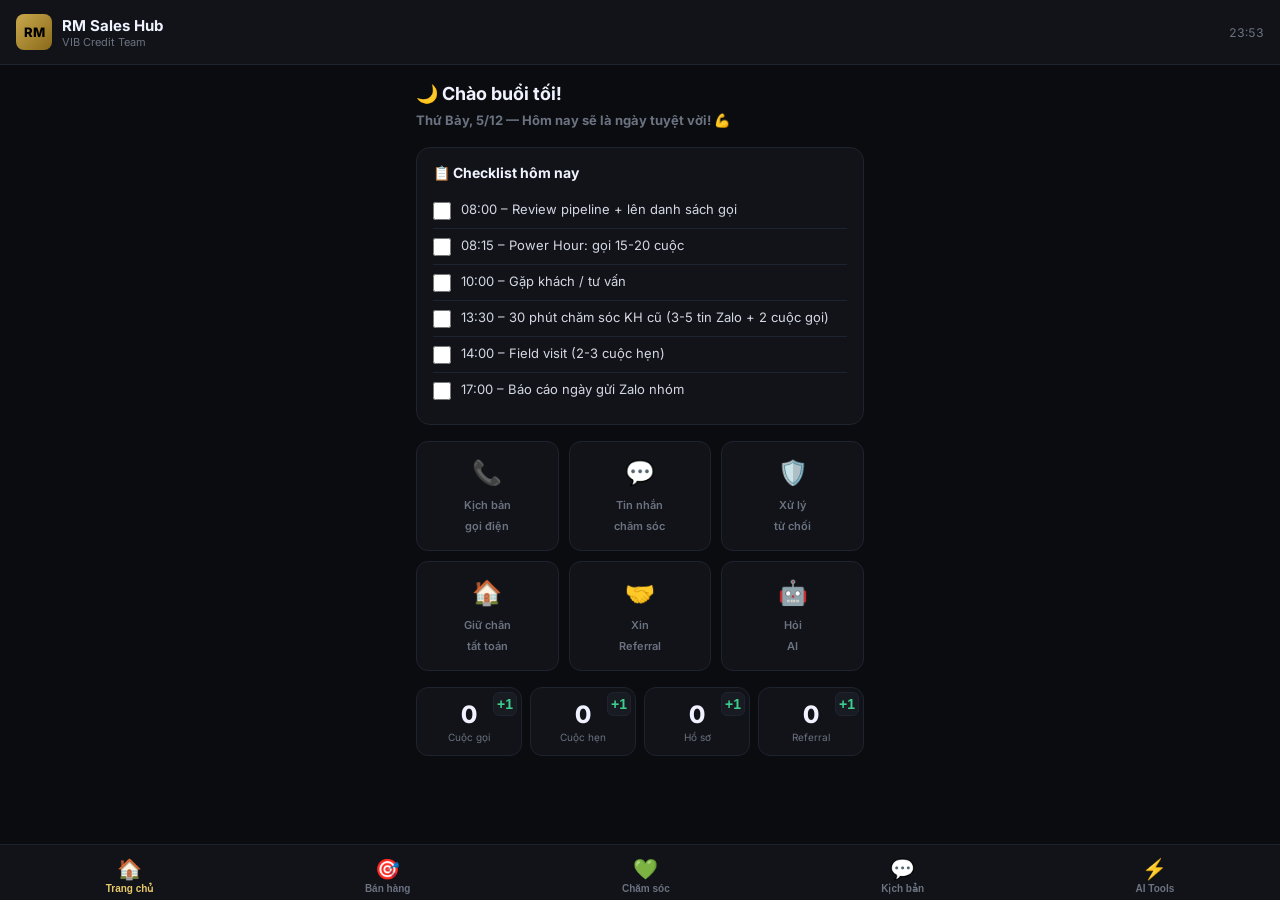
==== index.html @ a821506a "Add files via upload" ====
<!DOCTYPE html>
<html lang="vi">
<head>
<meta charset="UTF-8">
<meta name="viewport" content="width=device-width, initial-scale=1.0, user-scalable=no">
<meta name="apple-mobile-web-app-capable" content="yes">
<meta name="apple-mobile-web-app-status-bar-style" content="black-translucent">
<meta name="theme-color" content="#0a0c10">
<title>RM Sales Hub – VIB</title>
<link rel="manifest" href="manifest.json">
<link href="https://fonts.googleapis.com/css2?family=Inter:wght@400;500;600;700;800&display=swap" rel="stylesheet">
<link rel="stylesheet" href="style.css">
</head>
<body>
<div id="app">
  <!-- HEADER -->
  <header class="header">
    <div class="header-left">
      <div class="logo">RM</div>
      <div><div class="header-title">RM Sales Hub</div><div class="header-sub">VIB Credit Team</div></div>
    </div>
    <div class="header-time" id="clock"></div>
  </header>

  <!-- BOTTOM NAV -->
  <nav class="bottom-nav">
    <button class="nav-btn active" data-page="home" onclick="showPage('home')">
      <span class="nav-icon">🏠</span><span class="nav-label">Trang chủ</span>
    </button>
    <button class="nav-btn" data-page="sales" onclick="showPage('sales')">
      <span class="nav-icon">🎯</span><span class="nav-label">Bán hàng</span>
    </button>
    <button class="nav-btn" data-page="care" onclick="showPage('care')">
      <span class="nav-icon">💚</span><span class="nav-label">Chăm sóc</span>
    </button>
    <button class="nav-btn" data-page="scripts" onclick="showPage('scripts')">
      <span class="nav-icon">💬</span><span class="nav-label">Kịch bản</span>
    </button>
    <button class="nav-btn" data-page="tools" onclick="showPage('tools')">
      <span class="nav-icon">⚡</span><span class="nav-label">AI Tools</span>
    </button>
  </nav>

  <!-- PAGES -->
  <main class="content">

    <!-- HOME -->
    <div class="page active" id="page-home">
      <div class="greeting" id="greeting"></div>
      
      <div class="daily-card">
        <div class="daily-title">📋 Checklist hôm nay</div>
        <div class="checklist" id="checklist"></div>
      </div>

      <div class="quick-grid">
        <div class="quick-card" onclick="showPage('sales');openAccordion('cold-call')">
          <span class="quick-icon">📞</span>
          <span class="quick-text">Kịch bản<br>gọi điện</span>
        </div>
        <div class="quick-card" onclick="showPage('care');openAccordion('zalo-checkin')">
          <span class="quick-icon">💬</span>
          <span class="quick-text">Tin nhắn<br>chăm sóc</span>
        </div>
        <div class="quick-card" onclick="showPage('sales');openAccordion('objection')">
          <span class="quick-icon">🛡️</span>
          <span class="quick-text">Xử lý<br>từ chối</span>
        </div>
        <div class="quick-card" onclick="showPage('care');openAccordion('retention')">
          <span class="quick-icon">🏠</span>
          <span class="quick-text">Giữ chân<br>tất toán</span>
        </div>
        <div class="quick-card" onclick="showPage('care');openAccordion('referral')">
          <span class="quick-icon">🤝</span>
          <span class="quick-text">Xin<br>Referral</span>
        </div>
        <div class="quick-card" onclick="showPage('tools')">
          <span class="quick-icon">🤖</span>
          <span class="quick-text">Hỏi<br>AI</span>
        </div>
      </div>

      <div class="stats-row">
        <div class="stat-card">
          <div class="stat-num" id="stat-calls">0</div>
          <div class="stat-label">Cuộc gọi</div>
          <button class="stat-btn" onclick="incrementStat('calls')">+1</button>
        </div>
        <div class="stat-card">
          <div class="stat-num" id="stat-meets">0</div>
          <div class="stat-label">Cuộc hẹn</div>
          <button class="stat-btn" onclick="incrementStat('meets')">+1</button>
        </div>
        <div class="stat-card">
          <div class="stat-num" id="stat-files">0</div>
          <div class="stat-label">Hồ sơ</div>
          <button class="stat-btn" onclick="incrementStat('files')">+1</button>
        </div>
        <div class="stat-card">
          <div class="stat-num" id="stat-refs">0</div>
          <div class="stat-label">Referral</div>
          <button class="stat-btn" onclick="incrementStat('refs')">+1</button>
        </div>
      </div>
    </div>

    <!-- SALES PAGE -->
    <div class="page" id="page-sales">
      <h2 class="page-title">🎯 Bán Hàng</h2>

      <div class="accordion" id="cold-call">
        <div class="acc-header" onclick="toggleAcc(this)">
          <div class="acc-left"><span class="acc-icon">📞</span><span>Kịch bản gọi điện (60s)</span></div>
          <span class="acc-arrow">›</span>
        </div>
        <div class="acc-body">
          <div class="script-box">
            <p><b>HOOK (5s):</b></p>
            <p>"Chào anh/chị <span class="var">[Tên]</span>, em <span class="var">[Tên RM]</span> từ VIB. <span class="var">[Lý do gọi]</span>"</p>
            <p><b>VALUE (15s):</b></p>
            <p>"VIB đang có chương trình <span class="var">[X]</span>, giải ngân trong 3 ngày, lãi suất từ <span class="var">[X%]</span>"</p>
            <p><b>QUALIFY (30s):</b></p>
            <p>"Anh/chị hiện có nhu cầu vốn cho <span class="var">[mục đích]</span> không ạ?"</p>
            <p><b>CLOSE (10s):</b></p>
            <p>"Em xin 20 phút gặp anh/chị. Thứ <span class="var">[X]</span> hay thứ <span class="var">[Y]</span> tiện hơn ạ?"</p>
          </div>
          <button class="copy-btn" onclick="copyText(this)">📋 Copy kịch bản</button>
        </div>
      </div>

      <div class="accordion" id="spin">
        <div class="acc-header" onclick="toggleAcc(this)">
          <div class="acc-left"><span class="acc-icon">🎯</span><span>Tư vấn SPIN (gặp mặt)</span></div>
          <span class="acc-arrow">›</span>
        </div>
        <div class="acc-body">
          <div class="script-box">
            <p><b>S – Situation:</b></p>
            <p>"Anh/chị cho em hỏi, nguồn vốn KD hiện tại từ đâu ạ?"</p>
            <p><b>P – Problem:</b></p>
            <p>"Anh/chị có gặp khó khăn gì về vòng quay vốn không?"</p>
            <p><b>I – Implication:</b></p>
            <p>"Nếu thiếu vốn kéo dài, anh/chị lo ngại điều gì nhất?"</p>
            <p><b>N – Need-Payoff:</b></p>
            <p>"Nếu VIB giải ngân trong 3 ngày với lãi <span class="var">[X%]</span>, điều đó giúp gì cho kế hoạch của anh/chị?"</p>
          </div>
          <button class="copy-btn" onclick="copyText(this)">📋 Copy kịch bản</button>
        </div>
      </div>

      <div class="accordion" id="objection">
        <div class="acc-header" onclick="toggleAcc(this)">
          <div class="acc-left"><span class="acc-icon">🛡️</span><span>Xử lý 10 từ chối phổ biến</span></div>
          <span class="acc-arrow">›</span>
        </div>
        <div class="acc-body">
          <div class="obj-list">
            <div class="obj-item" onclick="toggleObj(this)">
              <div class="obj-q">❌ "Lãi suất cao quá"</div>
              <div class="obj-a">✅ So sánh tổng chi phí sở hữu, không chỉ lãi suất. Nêu giá trị: tốc độ giải ngân 3 ngày, hạn mức linh hoạt. "Anh/chị ơi, nếu so tổng chi phí gồm phí + lãi + thời gian, VIB thực ra rẻ hơn đấy ạ."</div>
            </div>
            <div class="obj-item" onclick="toggleObj(this)">
              <div class="obj-q">❌ "Để tôi suy nghĩ đã"</div>
              <div class="obj-a">✅ "Em hiểu ạ. Anh/chị đang cân nhắc ở điểm nào? Lãi suất, hạn mức hay kỳ hạn? Em giải đáp luôn để anh/chị có đầy đủ thông tin."</div>
            </div>
            <div class="obj-item" onclick="toggleObj(this)">
              <div class="obj-q">❌ "Đang vay bên khác rồi"</div>
              <div class="obj-a">✅ "Tốt quá! Em có thể đề xuất refinance hoặc bổ sung hạn mức với điều kiện tốt hơn. Anh/chị cho em biết mức lãi hiện tại để em so sánh?"</div>
            </div>
            <div class="obj-item" onclick="toggleObj(this)">
              <div class="obj-q">❌ "Chưa cần vốn"</div>
              <div class="obj-a">✅ "Dạ em hiểu. Khách hàng thường chuẩn bị hạn mức trước 2-3 tháng. Khi cần là dùng ngay, không mất thời gian hồ sơ."</div>
            </div>
            <div class="obj-item" onclick="toggleObj(this)">
              <div class="obj-q">❌ "NH X lãi thấp hơn"</div>
              <div class="obj-a">✅ "Anh/chị cho em hỏi cụ thể? Lãi headline thường khác lãi thực tế sau phí. Em so sánh chi tiết để anh/chị thấy rõ."</div>
            </div>
            <div class="obj-item" onclick="toggleObj(this)">
              <div class="obj-q">❌ "Thủ tục phức tạp"</div>
              <div class="obj-a">✅ "VIB chỉ cần [X giấy tờ]. Em làm thay hết phần giấy tờ, anh/chị chỉ cần ký."</div>
            </div>
            <div class="obj-item" onclick="toggleObj(this)">
              <div class="obj-q">❌ "Sợ không trả được nợ"</div>
              <div class="obj-a">✅ "Lo lắng chính đáng ạ. Để em phân tích dòng tiền cùng anh/chị và đề xuất hạn mức + kỳ hạn phù hợp nhất."</div>
            </div>
            <div class="obj-item" onclick="toggleObj(this)">
              <div class="obj-q">❌ "Gửi tài liệu qua email đi"</div>
              <div class="obj-a">✅ "Em gửi ngay. Nhưng tài liệu không hiện hết được, anh/chị cho em 15 phút giải thích trực tiếp nhé?"</div>
            </div>
            <div class="obj-item" onclick="toggleObj(this)">
              <div class="obj-q">❌ "Tôi không phải người quyết định"</div>
              <div class="obj-a">✅ "Em hiểu ạ. Vậy ai quyết định? Em gặp cả hai trình bày 1 lần cho tiện."</div>
            </div>
            <div class="obj-item" onclick="toggleObj(this)">
              <div class="obj-q">❌ "Kinh tế khó, chưa muốn vay"</div>
              <div class="obj-a">✅ "Đúng thách thức. Nhưng DN mạnh tay đầu tư lúc này sẽ chiếm ưu thế khi thị trường phục hồi."</div>
            </div>
          </div>
        </div>
      </div>

      <div class="accordion" id="pipeline">
        <div class="acc-header" onclick="toggleAcc(this)">
          <div class="acc-left"><span class="acc-icon">📊</span><span>Pipeline 7 bước & Tỷ lệ</span></div>
          <span class="acc-arrow">›</span>
        </div>
        <div class="acc-body">
          <div class="pipeline-list">
            <div class="pipe-step"><span class="pipe-num">1</span><span class="pipe-name">Tìm Lead</span><span class="pipe-rate">100 lead</span></div>
            <div class="pipe-arrow">↓ 30%</div>
            <div class="pipe-step"><span class="pipe-num">2</span><span class="pipe-name">Gọi điện</span><span class="pipe-rate">30 cuộc</span></div>
            <div class="pipe-arrow">↓ 40%</div>
            <div class="pipe-step"><span class="pipe-num">3</span><span class="pipe-name">Hẹn gặp</span><span class="pipe-rate">12 hẹn</span></div>
            <div class="pipe-arrow">↓ 60%</div>
            <div class="pipe-step"><span class="pipe-num">4</span><span class="pipe-name">Tư vấn</span><span class="pipe-rate">7 quan tâm</span></div>
            <div class="pipe-arrow">↓ 70%</div>
            <div class="pipe-step"><span class="pipe-num">5</span><span class="pipe-name">Nộp hồ sơ</span><span class="pipe-rate">5 hồ sơ</span></div>
            <div class="pipe-arrow">↓ 80%</div>
            <div class="pipe-step"><span class="pipe-num">6</span><span class="pipe-name">Phê duyệt</span><span class="pipe-rate">4 duyệt</span></div>
            <div class="pipe-arrow">↓</div>
            <div class="pipe-step done"><span class="pipe-num">7</span><span class="pipe-name">Giải ngân</span><span class="pipe-rate">4 khoản</span></div>
          </div>
        </div>
      </div>
    </div>

    <!-- CARE PAGE -->
    <div class="page" id="page-care">
      <h2 class="page-title">💚 Chăm Sóc KH Cũ</h2>

      <div class="accordion" id="zalo-checkin">
        <div class="acc-header" onclick="toggleAcc(this)">
          <div class="acc-left"><span class="acc-icon">💬</span><span>Tin nhắn Zalo chăm sóc</span></div>
          <span class="acc-arrow">›</span>
        </div>
        <div class="acc-body">
          <div class="tab-pills">
            <button class="pill active" onclick="showZaloTab(this,'zalo-post')">Sau giải ngân</button>
            <button class="pill" onclick="showZaloTab(this,'zalo-check')">Check-in</button>
            <button class="pill" onclick="showZaloTab(this,'zalo-bday')">Sinh nhật</button>
            <button class="pill" onclick="showZaloTab(this,'zalo-tet')">Tết/Lễ</button>
          </div>
          <div class="zalo-tab active" id="zalo-post">
            <div class="msg-box">Chào anh/chị <span class="var">[Tên]</span>,
Chúc mừng! Khoản vay đã giải ngân thành công ạ! 🎉
📋 Lưu ý:
• Ngày trả nợ: <span class="var">[ngày]</span>
• Số tiền: <span class="var">[X triệu/tháng]</span>
• TK trả nợ: <span class="var">[số TK]</span>
Lưu số em nhé: <span class="var">[SĐT]</span>
Cần gì nhắn em bất kỳ lúc nào ạ 🙏</div>
            <button class="copy-btn" onclick="copyMsg(this)">📋 Copy</button>
          </div>
          <div class="zalo-tab" id="zalo-check">
            <div class="msg-box">Anh/chị <span class="var">[Tên]</span> ơi, <span class="var">[Tên RM]</span> VIB đây ạ 😊
Dạo này anh/chị khoẻ không ạ?
Em hỏi thăm nhanh thôi. Cần gì nhắn em nhé!</div>
            <button class="copy-btn" onclick="copyMsg(this)">📋 Copy</button>
          </div>
          <div class="zalo-tab" id="zalo-bday">
            <div class="msg-box">Chúc mừng sinh nhật anh/chị <span class="var">[Tên]</span>! 🎂🎉
Chúc anh/chị tuổi mới nhiều sức khoẻ, <span class="var">[kinh doanh phát đạt / gia đình hạnh phúc]</span>!
Em <span class="var">[Tên RM]</span> – VIB 🙏</div>
            <button class="copy-btn" onclick="copyMsg(this)">📋 Copy</button>
          </div>
          <div class="zalo-tab" id="zalo-tet">
            <div class="msg-box">🧧 Chúc Mừng Năm Mới!
Kính chúc anh/chị <span class="var">[Tên]</span>:
🌟 Sức khoẻ dồi dào
💰 Tài lộc sung túc
🏠 Gia đình an khang
Năm mới có kế hoạch gì, cứ chia sẻ với em nhé!
Em <span class="var">[Tên RM]</span> – VIB 🙏</div>
            <button class="copy-btn" onclick="copyMsg(this)">📋 Copy</button>
          </div>
        </div>
      </div>

      <div class="accordion" id="retention">
        <div class="acc-header" onclick="toggleAcc(this)">
          <div class="acc-left"><span class="acc-icon">🏠</span><span>Giữ chân KH tất toán (SAVE)</span></div>
          <span class="acc-arrow">›</span>
        </div>
        <div class="acc-body">
          <div class="save-steps">
            <div class="save-step">
              <div class="save-letter">S</div>
              <div class="save-content">
                <b>SENSE – Lắng nghe</b>
                <p>"Em nhận yêu cầu tất toán. Trước khi xử lý, em hỏi thêm:"</p>
                <p>1. Bán cho ai? Người mua vay NH nào chưa?</p>
                <p>2. Sau bán, có mua căn khác không?</p>
                <p>3. Dự kiến công chứng khi nào?</p>
              </div>
            </div>
            <div class="save-step">
              <div class="save-letter">A</div>
              <div class="save-content">
                <b>ACKNOWLEDGE – Công nhận</b>
                <p>"Chúc mừng anh/chị bán được giá tốt!"</p>
                <p>⚠️ KHÔNG nói: "Sao lại bán?" / "Nghĩ lại đi"</p>
              </div>
            </div>
            <div class="save-step">
              <div class="save-letter">V</div>
              <div class="save-content">
                <b>VALUE – Đề xuất giá trị</b>
                <p>📌 Nếu MUA CĂN KHÁC → Chuyển TSĐB + giữ lãi cũ</p>
                <p>📌 Nếu KHÔNG MUA → Cross-sell tiết kiệm/đầu tư</p>
                <p>📌 LUÔN LUÔN → Xin SĐT người MUA để tư vấn vay</p>
              </div>
            </div>
            <div class="save-step">
              <div class="save-letter">E</div>
              <div class="save-content">
                <b>EXIT – Kết thúc đẹp</b>
                <p>Dù giữ hay mất → giữ mối quan hệ + xin referral</p>
                <p>"Khoản vay kết thúc nhưng em vẫn phục vụ anh/chị nhé"</p>
              </div>
            </div>
          </div>
          <div class="tip-box">💡 Mỗi giao dịch bán nhà = 100% có người MUA cần vay → 1 deal mới miễn phí!</div>
        </div>
      </div>

      <div class="accordion" id="referral">
        <div class="acc-header" onclick="toggleAcc(this)">
          <div class="acc-left"><span class="acc-icon">🤝</span><span>Xin Referral – 5 nguyên tắc vàng</span></div>
          <span class="acc-arrow">›</span>
        </div>
        <div class="acc-body">
          <div class="rules-list">
            <div class="rule">1️⃣ <b>CHO TRƯỚC – XIN SAU</b><br>Phải tạo giá trị rồi mới xin</div>
            <div class="rule">2️⃣ <b>ĐÚNG THỜI ĐIỂM</b><br>Ngay sau khi KH nhận giá trị (giải ngân, giảm lãi...)</div>
            <div class="rule">3️⃣ <b>CỤ THỂ HOÁ</b><br>"Ai quen đang cần vay KD?" thay vì "giới thiệu ai đó"</div>
            <div class="rule">4️⃣ <b>LÀM DỄ CHO KHÁCH</b><br>Chỉ cần tên + SĐT, RM tự liên hệ</div>
            <div class="rule">5️⃣ <b>CẢM ƠN & CẬP NHẬT</b><br>Luôn báo kết quả cho người giới thiệu</div>
          </div>
          <div class="script-box" style="margin-top:12px">
            <p><b>Câu xin referral chuẩn:</b></p>
            <p>"Anh/chị ơi, bạn bè có ai cần vay không? Em phục vụ tốt lắm, anh/chị trải nghiệm rồi mà 😊"</p>
          </div>
          <button class="copy-btn" onclick="copyText(this)">📋 Copy</button>
        </div>
      </div>

      <div class="accordion" id="crosssell">
        <div class="acc-header" onclick="toggleAcc(this)">
          <div class="acc-left"><span class="acc-icon">📈</span><span>Cross-sell & Up-sell</span></div>
          <span class="acc-arrow">›</span>
        </div>
        <div class="acc-body">
          <table class="info-table">
            <tr><th>KH đang có</th><th>Cross-sell</th></tr>
            <tr><td>Vay KD SME</td><td>Thẻ TD DN, Bảo hiểm</td></tr>
            <tr><td>Vay mua BĐS</td><td>BH nhân thọ, Thẻ TD</td></tr>
            <tr><td>Vay tiêu dùng</td><td>Thẻ TD, Tiết kiệm</td></tr>
            <tr><td>Thẻ tín dụng</td><td>Vay tiêu dùng</td></tr>
          </table>
        </div>
      </div>
    </div>

    <!-- SCRIPTS PAGE -->
    <div class="page" id="page-scripts">
      <h2 class="page-title">💬 Kịch Bản Nhanh</h2>
      <p class="page-desc">Chọn tình huống → Copy → Gửi Zalo</p>

      <div class="script-card" onclick="toggleScript(this)">
        <div class="sc-title">📞 Follow-up sau gặp mặt</div>
        <div class="sc-body">
          <div class="msg-box">Chào anh/chị <span class="var">[Tên]</span>,
Cảm ơn anh/chị đã dành thời gian hôm nay ạ.
Tóm tắt:
✅ <span class="var">[Điểm 1]</span>
✅ <span class="var">[Điểm 2]</span>
📋 Bước tiếp: <span class="var">[hành động + deadline]</span>
Em chuẩn bị và gửi trước <span class="var">[ngày]</span> ạ!</div>
          <button class="copy-btn" onclick="event.stopPropagation();copyMsg(this)">📋 Copy</button>
        </div>
      </div>

      <div class="script-card" onclick="toggleScript(this)">
        <div class="sc-title">📄 Nhắc bổ sung hồ sơ</div>
        <div class="sc-body">
          <div class="msg-box">Anh/chị <span class="var">[Tên]</span> ơi,
Em check hồ sơ còn thiếu:
📋 <span class="var">[liệt kê cụ thể]</span>
Anh/chị gửi trước <span class="var">[ngày]</span> để em kịp trình duyệt đợt này nhé ạ 🙏
Cần hỗ trợ gì gọi em: <span class="var">[SĐT]</span></div>
          <button class="copy-btn" onclick="event.stopPropagation();copyMsg(this)">📋 Copy</button>
        </div>
      </div>

      <div class="script-card" onclick="toggleScript(this)">
        <div class="sc-title">🎉 Chúc mừng giải ngân</div>
        <div class="sc-body">
          <div class="msg-box">Chào anh/chị <span class="var">[Tên]</span>,
Chúc mừng! Khoản vay đã giải ngân ạ! 🎉
📋 Ngày trả: <span class="var">[ngày]</span> | Số tiền: <span class="var">[X]</span>/tháng
Lưu số em: <span class="var">[SĐT]</span>
Cần gì nhắn em ạ 🙏
🤝 Ai quen cần vay, giới thiệu em nhé!</div>
          <button class="copy-btn" onclick="event.stopPropagation();copyMsg(this)">📋 Copy</button>
        </div>
      </div>

      <div class="script-card" onclick="toggleScript(this)">
        <div class="sc-title">🔥 Tạo urgency (ngày 5)</div>
        <div class="sc-body">
          <div class="msg-box">Anh/chị <span class="var">[Tên]</span>, chương trình ưu đãi <span class="var">[X%]</span> chỉ còn đến hết tuần ạ.
Sau đó lãi về mức <span class="var">[Y%]</span>.
Gửi hồ sơ ngày mai em kịp trình duyệt.
Anh/chị cân nhắc giúp em nhé 🙏</div>
          <button class="copy-btn" onclick="event.stopPropagation();copyMsg(this)">📋 Copy</button>
        </div>
      </div>

      <div class="script-card" onclick="toggleScript(this)">
        <div class="sc-title">💚 Sau tất toán</div>
        <div class="sc-body">
          <div class="msg-box">Anh/chị <span class="var">[Tên]</span>,
Tất toán hoàn tất ạ. Giấy xoá thế chấp em gửi trong <span class="var">[X ngày]</span>.
Cảm ơn anh/chị đã tin tưởng VIB 🙏
Em vẫn ở đây nếu cần hỗ trợ.
🤝 Ai quen cần vay, nhớ em nhé!
Em <span class="var">[Tên]</span>: <span class="var">[SĐT]</span></div>
          <button class="copy-btn" onclick="event.stopPropagation();copyMsg(this)">📋 Copy</button>
        </div>
      </div>

      <div class="script-card" onclick="toggleScript(this)">
        <div class="sc-title">🤝 Cảm ơn người giới thiệu</div>
        <div class="sc-body">
          <div class="msg-box">Anh/chị <span class="var">[Tên]</span> ơi,
Em đã liên hệ <span class="var">[tên referral]</span> rồi ạ.
<span class="var">[Anh/chị ấy]</span> rất quan tâm, em hẹn gặp <span class="var">[ngày]</span>.
Cảm ơn anh/chị đã giới thiệu! 🙏
Có tin vui em báo ạ 😊</div>
          <button class="copy-btn" onclick="event.stopPropagation();copyMsg(this)">📋 Copy</button>
        </div>
      </div>
    </div>

    <!-- AI TOOLS PAGE -->
    <div class="page" id="page-tools">
      <h2 class="page-title">⚡ AI Tools</h2>
      <p class="page-desc">Chọn tình huống → Điền thông tin → Mở Claude.ai</p>

      <div class="ai-card">
        <div class="ai-title">🎯 Chuẩn bị gặp khách</div>
        <textarea class="ai-input" id="ai-meet" placeholder="VD: KH Nguyễn Văn A, DN sản xuất bao bì, cần vay 3 tỷ VLĐ, lo ngại lãi suất cao">
        </textarea>
        <button class="ai-btn" onclick="openAI('meet')">🤖 Tạo kịch bản với AI</button>
      </div>

      <div class="ai-card">
        <div class="ai-title">🛡️ Xử lý từ chối khó</div>
        <textarea class="ai-input" id="ai-obj" placeholder='VD: KH nói "bên Techcombank cho lãi 7%, sao VIB 8%?"'>
        </textarea>
        <button class="ai-btn" onclick="openAI('obj')">🤖 Tìm cách phản hồi</button>
      </div>

      <div class="ai-card">
        <div class="ai-title">🏠 Giữ chân KH tất toán</div>
        <textarea class="ai-input" id="ai-retain" placeholder="VD: KH Trần Thị B, dư nợ 2 tỷ, lãi 7.5%, muốn bán nhà mua căn khác lớn hơn">
        </textarea>
        <button class="ai-btn" onclick="openAI('retain')">🤖 Tạo kịch bản giữ chân</button>
      </div>

      <div class="ai-card">
        <div class="ai-title">📊 Phân tích KPI tháng</div>
        <textarea class="ai-input" id="ai-kpi" placeholder="VD: Giải ngân 2 tỷ/5 tỷ target, 30 cuộc gọi/tuần, 3 hẹn, 1 hồ sơ nộp">
        </textarea>
        <button class="ai-btn" onclick="openAI('kpi')">🤖 Phân tích & đề xuất</button>
      </div>
    </div>

  </main>
</div>

<!-- TOAST -->
<div class="toast" id="toast">Đã copy! ✅</div>

<script src="app.js"></script>
</body>
</html>
---- style.css ----
:root{
  --bg:#0a0c10;--bg2:#111318;--bg3:#181b22;--border:#1e2330;
  --gold:#c9a84c;--gold2:#e8c96a;--blue:#4a9eff;--green:#3ecf8e;
  --red:#e05c6a;--purple:#a78bfa;--text:#d4d8e4;--dim:#6b7280;--bright:#f0f3ff;
}
*{margin:0;padding:0;box-sizing:border-box;-webkit-tap-highlight-color:transparent}
body{background:var(--bg);font-family:'Inter',sans-serif;color:var(--text);min-height:100vh;overflow-x:hidden;padding-bottom:80px}

/* HEADER */
.header{background:var(--bg2);border-bottom:1px solid var(--border);padding:14px 16px;display:flex;align-items:center;justify-content:space-between;position:sticky;top:0;z-index:100;backdrop-filter:blur(12px)}
.header-left{display:flex;align-items:center;gap:10px}
.logo{width:36px;height:36px;background:linear-gradient(135deg,var(--gold),#8a6a1a);border-radius:8px;display:flex;align-items:center;justify-content:center;font-weight:800;font-size:13px;color:#000}
.header-title{font-size:15px;font-weight:700;color:var(--bright)}
.header-sub{font-size:11px;color:var(--dim)}
.header-time{font-size:12px;color:var(--dim);font-variant-numeric:tabular-nums}

/* BOTTOM NAV */
.bottom-nav{position:fixed;bottom:0;left:0;right:0;background:var(--bg2);border-top:1px solid var(--border);display:flex;justify-content:space-around;padding:6px 0 env(safe-area-inset-bottom,8px);z-index:100;backdrop-filter:blur(12px)}
.nav-btn{background:none;border:none;color:var(--dim);display:flex;flex-direction:column;align-items:center;gap:2px;padding:6px 12px;cursor:pointer;transition:color .2s;min-width:60px}
.nav-icon{font-size:20px}
.nav-label{font-size:10px;font-weight:600}
.nav-btn.active{color:var(--gold2)}
.nav-btn.active .nav-label{color:var(--gold2)}

/* CONTENT */
.content{padding:16px;max-width:480px;margin:0 auto}
.page{display:none;animation:fadeUp .25s ease}
.page.active{display:block}
@keyframes fadeUp{from{opacity:0;transform:translateY(8px)}to{opacity:1;transform:none}}
.page-title{font-size:20px;font-weight:800;color:var(--bright);margin-bottom:4px}
.page-desc{font-size:12px;color:var(--dim);margin-bottom:16px}

/* HOME - GREETING */
.greeting{font-size:18px;font-weight:700;color:var(--bright);margin-bottom:16px;line-height:1.4}

/* HOME - DAILY CARD */
.daily-card{background:var(--bg2);border:1px solid var(--border);border-radius:14px;padding:16px;margin-bottom:16px}
.daily-title{font-size:14px;font-weight:700;color:var(--bright);margin-bottom:12px}
.checklist label{display:flex;align-items:flex-start;gap:10px;padding:8px 0;border-bottom:1px solid var(--border);font-size:13px;color:var(--text);cursor:pointer}
.checklist label:last-child{border:none}
.checklist input[type=checkbox]{accent-color:var(--green);width:18px;height:18px;flex-shrink:0;margin-top:1px}
.checklist .done{text-decoration:line-through;color:var(--dim)}

/* HOME - QUICK GRID */
.quick-grid{display:grid;grid-template-columns:repeat(3,1fr);gap:10px;margin-bottom:16px}
.quick-card{background:var(--bg2);border:1px solid var(--border);border-radius:12px;padding:16px 8px;text-align:center;cursor:pointer;transition:all .2s}
.quick-card:active{transform:scale(.95);border-color:var(--gold)}
.quick-icon{font-size:24px;display:block;margin-bottom:6px}
.quick-text{font-size:11px;font-weight:600;color:var(--dim);line-height:1.4}

/* HOME - STATS */
.stats-row{display:grid;grid-template-columns:repeat(4,1fr);gap:8px}
.stat-card{background:var(--bg2);border:1px solid var(--border);border-radius:12px;padding:12px 8px;text-align:center;position:relative}
.stat-num{font-size:24px;font-weight:800;color:var(--bright)}
.stat-label{font-size:10px;color:var(--dim);margin-top:2px}
.stat-btn{position:absolute;top:4px;right:4px;width:24px;height:24px;background:var(--bg3);border:1px solid var(--border);border-radius:6px;color:var(--green);font-size:14px;font-weight:700;cursor:pointer;display:flex;align-items:center;justify-content:center}
.stat-btn:active{background:rgba(62,207,142,.2)}

/* ACCORDION */
.accordion{background:var(--bg2);border:1px solid var(--border);border-radius:14px;margin-bottom:12px;overflow:hidden}
.acc-header{display:flex;justify-content:space-between;align-items:center;padding:14px 16px;cursor:pointer;transition:background .2s}
.acc-header:active{background:var(--bg3)}
.acc-left{display:flex;align-items:center;gap:10px;font-size:14px;font-weight:600;color:var(--bright)}
.acc-icon{font-size:18px}
.acc-arrow{font-size:18px;color:var(--dim);transition:transform .2s;font-weight:300}
.accordion.open .acc-arrow{transform:rotate(90deg)}
.acc-body{display:none;padding:0 16px 16px;animation:fadeUp .2s ease}
.accordion.open .acc-body{display:block}

/* SCRIPT BOX */
.script-box{background:var(--bg3);border:1px solid var(--border);border-radius:10px;padding:14px;font-size:13px;line-height:1.7;color:var(--text)}
.script-box p{margin-bottom:6px}
.script-box b{color:var(--bright)}
.var{color:var(--gold2);font-weight:600}

/* COPY BTN */
.copy-btn{width:100%;margin-top:10px;padding:10px;background:rgba(201,168,76,.1);border:1px solid rgba(201,168,76,.25);border-radius:8px;color:var(--gold2);font-size:13px;font-weight:600;cursor:pointer;transition:all .2s}
.copy-btn:active{background:rgba(201,168,76,.25);transform:scale(.98)}
.copy-btn.copied{background:rgba(62,207,142,.15);border-color:rgba(62,207,142,.3);color:var(--green)}

/* OBJECTION LIST */
.obj-list{display:grid;gap:8px}
.obj-item{background:var(--bg3);border:1px solid var(--border);border-radius:10px;padding:12px;cursor:pointer;transition:border-color .2s}
.obj-item:active{border-color:var(--red)}
.obj-q{font-size:13px;font-weight:600;color:var(--red)}
.obj-a{display:none;font-size:12px;color:var(--text);margin-top:8px;padding-top:8px;border-top:1px solid var(--border);line-height:1.6}
.obj-item.open .obj-a{display:block}

/* PIPELINE */
.pipeline-list{text-align:center}
.pipe-step{display:flex;align-items:center;gap:10px;background:var(--bg3);border:1px solid var(--border);border-radius:10px;padding:10px 14px}
.pipe-step.done{border-color:var(--green);background:rgba(62,207,142,.08)}
.pipe-num{width:26px;height:26px;background:var(--bg);border-radius:50%;display:flex;align-items:center;justify-content:center;font-size:12px;font-weight:700;color:var(--blue);flex-shrink:0}
.pipe-step.done .pipe-num{background:rgba(62,207,142,.2);color:var(--green)}
.pipe-name{font-size:13px;font-weight:600;color:var(--bright);flex:1;text-align:left}
.pipe-rate{font-size:11px;color:var(--dim)}
.pipe-arrow{color:var(--dim);font-size:14px;padding:4px 0}

/* CARE - TABS */
.tab-pills{display:flex;gap:6px;margin-bottom:12px;overflow-x:auto;padding-bottom:4px}
.pill{padding:6px 12px;border-radius:20px;border:1px solid var(--border);background:transparent;color:var(--dim);font-size:12px;font-weight:600;cursor:pointer;white-space:nowrap;transition:all .2s}
.pill.active{background:rgba(62,207,142,.12);border-color:rgba(62,207,142,.3);color:var(--green)}

/* ZALO TABS */
.zalo-tab{display:none}
.zalo-tab.active{display:block}
.msg-box{background:var(--bg3);border:1px solid var(--border);border-radius:10px;padding:14px;font-size:13px;line-height:1.7;white-space:pre-wrap;color:var(--text)}

/* SAVE STEPS */
.save-steps{display:grid;gap:10px}
.save-step{display:flex;gap:12px;padding:12px;background:var(--bg3);border-radius:10px;border:1px solid var(--border)}
.save-letter{width:32px;height:32px;background:linear-gradient(135deg,var(--green),#1a8a5a);border-radius:8px;display:flex;align-items:center;justify-content:center;font-weight:800;font-size:14px;color:#fff;flex-shrink:0}
.save-content{font-size:12px;line-height:1.6}
.save-content b{color:var(--bright);font-size:13px}
.save-content p{color:var(--text);margin-top:4px}

/* RULES */
.rules-list{display:grid;gap:8px}
.rule{background:var(--bg3);border:1px solid var(--border);border-radius:10px;padding:12px;font-size:12px;line-height:1.6;color:var(--text)}
.rule b{color:var(--bright)}

/* TIP BOX */
.tip-box{background:rgba(201,168,76,.1);border:1px solid rgba(201,168,76,.2);border-radius:10px;padding:12px;font-size:12px;color:var(--gold2);margin-top:12px;line-height:1.6}

/* INFO TABLE */
.info-table{width:100%;border-collapse:collapse;font-size:12px}
.info-table th{background:var(--bg3);padding:8px 10px;text-align:left;color:var(--dim);font-weight:600;border-bottom:1px solid var(--border)}
.info-table td{padding:8px 10px;border-bottom:1px solid var(--border);color:var(--text)}

/* SCRIPTS PAGE */
.script-card{background:var(--bg2);border:1px solid var(--border);border-radius:14px;margin-bottom:10px;overflow:hidden;cursor:pointer}
.sc-title{padding:14px 16px;font-size:14px;font-weight:600;color:var(--bright)}
.sc-body{display:none;padding:0 16px 16px}
.script-card.open .sc-body{display:block}

/* AI TOOLS */
.ai-card{background:var(--bg2);border:1px solid var(--border);border-radius:14px;padding:16px;margin-bottom:12px}
.ai-title{font-size:14px;font-weight:700;color:var(--bright);margin-bottom:10px}
.ai-input{width:100%;background:var(--bg3);border:1px solid var(--border);border-radius:10px;padding:12px;font-size:13px;color:var(--text);font-family:inherit;resize:none;min-height:72px;line-height:1.5}
.ai-input:focus{outline:none;border-color:var(--blue)}
.ai-input::placeholder{color:var(--dim)}
.ai-btn{width:100%;margin-top:10px;padding:12px;background:linear-gradient(135deg,var(--blue),#2563eb);border:none;border-radius:10px;color:#fff;font-size:14px;font-weight:700;cursor:pointer;transition:all .2s}
.ai-btn:active{transform:scale(.98);opacity:.9}

/* TOAST */
.toast{position:fixed;bottom:100px;left:50%;transform:translateX(-50%) translateY(20px);background:var(--green);color:#000;padding:10px 24px;border-radius:10px;font-size:13px;font-weight:700;opacity:0;transition:all .3s;z-index:200;pointer-events:none}
.toast.show{opacity:1;transform:translateX(-50%) translateY(0)}
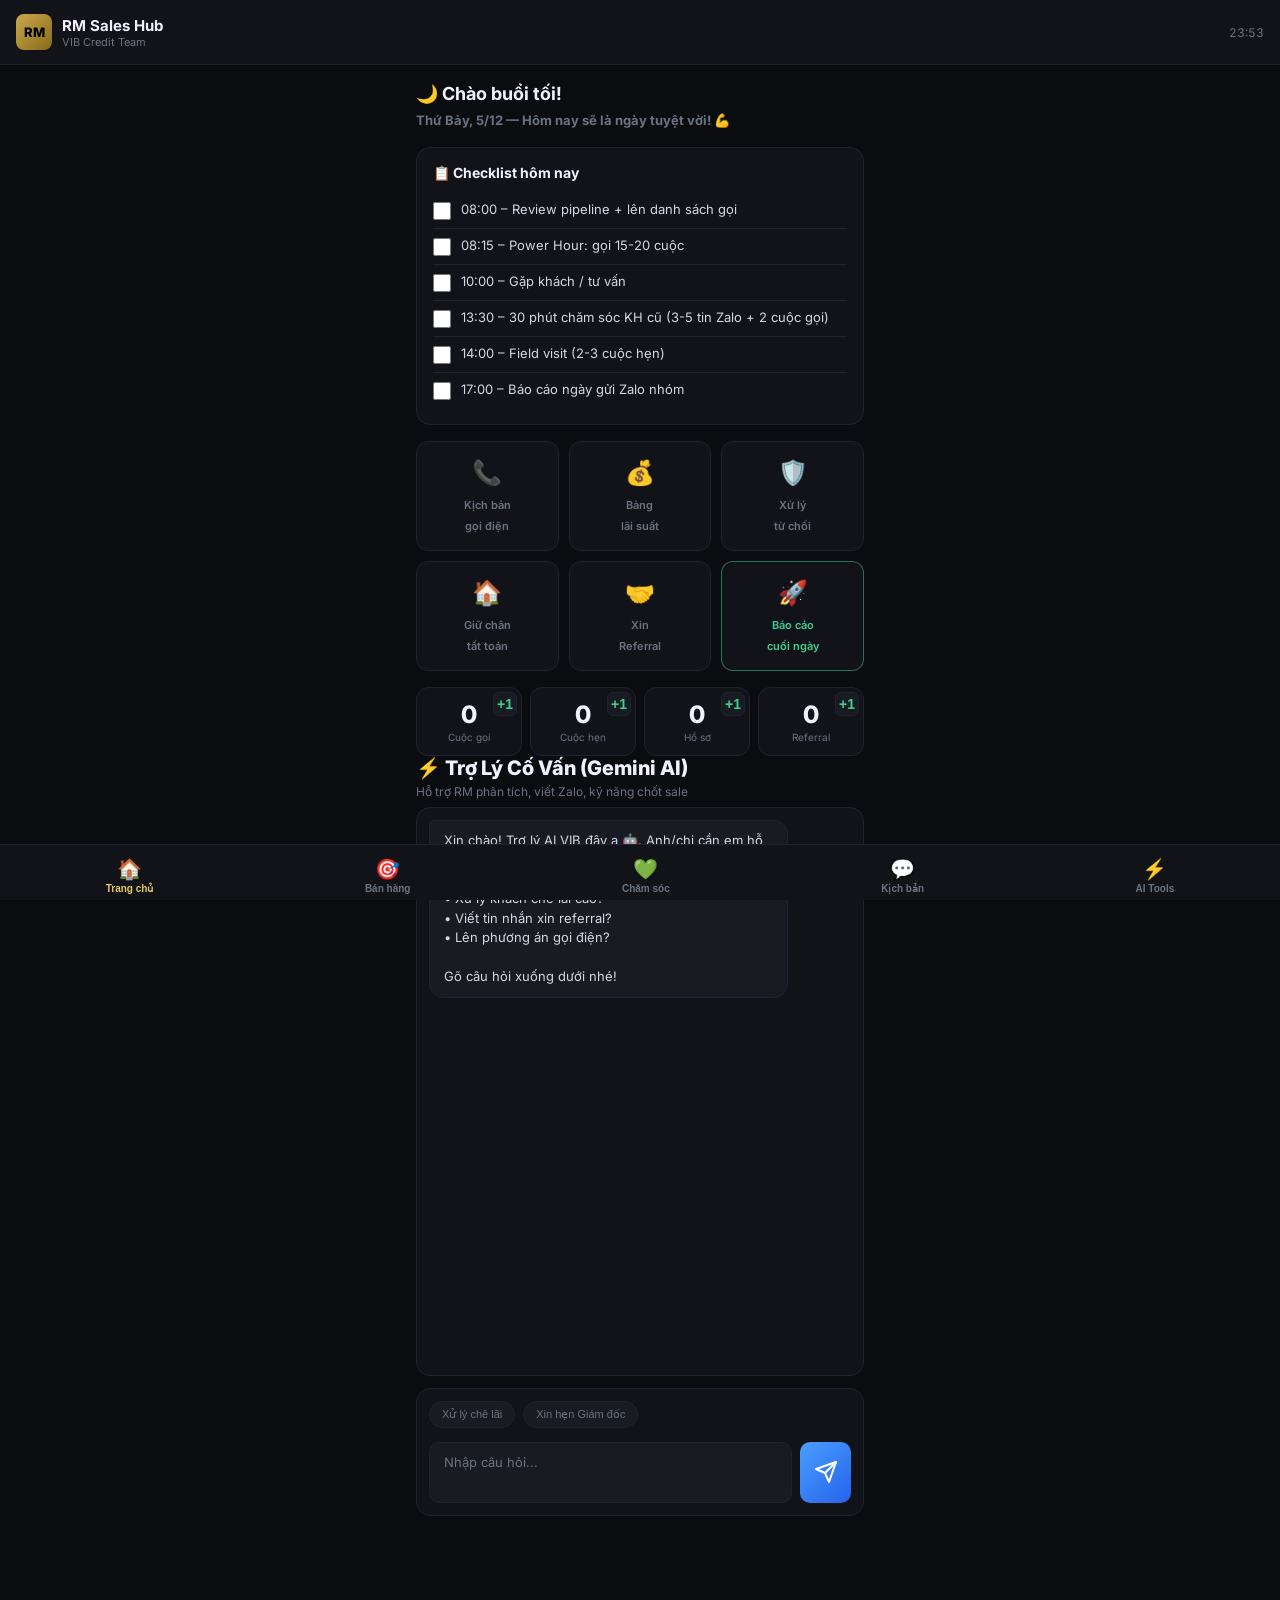
==== commit ab7e91d6: "Add files via upload" ====
--- a/index.html
+++ b/index.html
@@ -58,9 +58,9 @@
           <span class="quick-icon">📞</span>
           <span class="quick-text">Kịch bản<br>gọi điện</span>
         </div>
-        <div class="quick-card" onclick="showPage('care');openAccordion('zalo-checkin')">
-          <span class="quick-icon">💬</span>
-          <span class="quick-text">Tin nhắn<br>chăm sóc</span>
+        <div class="quick-card" onclick="showPage('rates')">
+          <span class="quick-icon">💰</span>
+          <span class="quick-text">Bảng<br>lãi suất</span>
         </div>
         <div class="quick-card" onclick="showPage('sales');openAccordion('objection')">
           <span class="quick-icon">🛡️</span>
@@ -74,9 +74,9 @@
           <span class="quick-icon">🤝</span>
           <span class="quick-text">Xin<br>Referral</span>
         </div>
-        <div class="quick-card" onclick="showPage('tools')">
-          <span class="quick-icon">🤖</span>
-          <span class="quick-text">Hỏi<br>AI</span>
+        <div class="quick-card" style="border-color: rgba(62,207,142,0.5);" onclick="showPage('report')">
+          <span class="quick-icon">🚀</span>
+          <span class="quick-text" style="color:var(--green)">Báo cáo<br>cuối ngày</span>
         </div>
       </div>
 
@@ -224,6 +224,80 @@
       </div>
     </div>
 
+    <!-- RATES PAGE -->
+    <div class="page" id="page-rates">
+      <h2 class="page-title">💰 Sản Phẩm & Lãi Suất</h2>
+      <p class="page-desc">Bảng tra cứu so sánh nhanh (Cập nhật 06/2026)</p>
+      
+      <div class="accordion" id="rate-house">
+        <div class="acc-header" onclick="toggleAcc(this)">
+          <div class="acc-left"><span class="acc-icon">🏠</span><span>Vay Mua Nhà BĐS</span></div>
+          <span class="acc-arrow">›</span>
+        </div>
+        <div class="acc-body">
+          <table class="info-table">
+            <tr><th>NH</th><th>Lãi 1 năm</th><th>Phí phạt</th></tr>
+            <tr><td><b style="color:var(--blue)">VIB</b></td><td><b>7.5%</b></td><td>1% (năm 3)</td></tr>
+            <tr><td>TCB</td><td>7.0%</td><td>2%</td></tr>
+            <tr><td>MB</td><td>7.2%</td><td>1.5%</td></tr>
+          </table>
+        </div>
+      </div>
+      
+      <div class="accordion" id="rate-car">
+        <div class="acc-header" onclick="toggleAcc(this)">
+          <div class="acc-left"><span class="acc-icon">🚗</span><span>Vay Ô tô</span></div>
+          <span class="acc-arrow">›</span>
+        </div>
+        <div class="acc-body">
+          <table class="info-table">
+             <tr><th>NH</th><th>Lãi 1 năm</th><th>Tài trợ</th></tr>
+            <tr><td><b style="color:var(--blue)">VIB</b></td><td><b>8.5%</b></td><td>80%</td></tr>
+            <tr><td>Shinhan</td><td>8.0%</td><td>70%</td></tr>
+          </table>
+        </div>
+      </div>
+      <div class="accordion" id="rate-biz">
+        <div class="acc-header" onclick="toggleAcc(this)">
+          <div class="acc-left"><span class="acc-icon">🏭</span><span>Vay Sản Xuất Kinh Doanh</span></div>
+          <span class="acc-arrow">›</span>
+        </div>
+        <div class="acc-body">
+          <table class="info-table">
+            <tr><th>Gói</th><th>Lãi suất</th><th>ĐK</th></tr>
+            <tr><td>SME Khách Mới</td><td>6.5%</td><td>Dthu >10 tỷ</td></tr>
+            <tr><td>KH Hiện Hữu</td><td>7.0%</td><td>Duy trì</td></tr>
+          </table>
+        </div>
+      </div>
+    </div>
+
+    <!-- REPORT PAGE -->
+    <div class="page" id="page-report">
+      <h2 class="page-title">🚀 Báo Cáo Tracking</h2>
+      <p class="page-desc">Gửi báo cáo cuối ngày đồng bộ lên Google Sheets Leader</p>
+      
+      <div class="ai-card">
+        <label style="font-size:12px;color:var(--dim)">Tên đại diện RM</label>
+        <input type="text" id="rm-name" class="ai-input" style="min-height:40px;margin-top:4px;margin-bottom:14px" placeholder="Ví dụ: Nguyễn Văn A">
+        
+        <label style="font-size:12px;color:var(--dim)">Thống kê trong ngày</label>
+        <div style="display:grid;grid-template-columns:1fr 1fr;gap:10px;margin-top:4px;margin-bottom:10px">
+          <input type="number" id="rm-call-input" class="ai-input" style="min-height:40px" placeholder="📞 Số cuộc gọi mới">
+          <input type="number" id="rm-meet-input" class="ai-input" style="min-height:40px" placeholder="🤝 Số cuộc hẹn">
+        </div>
+        <div style="display:grid;grid-template-columns:1fr 1fr;gap:10px;margin-bottom:14px">
+          <input type="number" id="rm-file-input" class="ai-input" style="min-height:40px" placeholder="📄 Số hồ sơ chốt">
+          <input type="number" id="rm-disburse" class="ai-input" style="min-height:40px" placeholder="💰 Giải ngân (tr)">
+        </div>
+        
+        <label style="font-size:12px;color:var(--dim)">Ghi chú báo cáo / Hỗ trợ từ Leader</label>
+        <textarea id="rm-notes" class="ai-input" style="margin-top:4px" placeholder="Ví dụ: Cần sếp hỗ trợ deal chị B vì vấn đề hạn mức..."></textarea>
+        
+        <button class="ai-btn" id="btn-submit-report" onclick="submitReport()" style="background:linear-gradient(135deg,var(--green),#1a8a5a);color:#000;box-shadow:0 4px 10px rgba(62,207,142,.3);">📤 GỬI BÁO CÁO CHO LEADER</button>
+      </div>
+    </div>
+
     <!-- CARE PAGE -->
     <div class="page" id="page-care">
       <h2 class="page-title">💚 Chăm Sóc KH Cũ</h2>
@@ -443,36 +517,27 @@
     </div>
 
     <!-- AI TOOLS PAGE -->
-    <div class="page" id="page-tools">
-      <h2 class="page-title">⚡ AI Tools</h2>
-      <p class="page-desc">Chọn tình huống → Điền thông tin → Mở Claude.ai</p>
-
-      <div class="ai-card">
-        <div class="ai-title">🎯 Chuẩn bị gặp khách</div>
-        <textarea class="ai-input" id="ai-meet" placeholder="VD: KH Nguyễn Văn A, DN sản xuất bao bì, cần vay 3 tỷ VLĐ, lo ngại lãi suất cao">
-        </textarea>
-        <button class="ai-btn" onclick="openAI('meet')">🤖 Tạo kịch bản với AI</button>
-      </div>
-
-      <div class="ai-card">
-        <div class="ai-title">🛡️ Xử lý từ chối khó</div>
-        <textarea class="ai-input" id="ai-obj" placeholder='VD: KH nói "bên Techcombank cho lãi 7%, sao VIB 8%?"'>
-        </textarea>
-        <button class="ai-btn" onclick="openAI('obj')">🤖 Tìm cách phản hồi</button>
-      </div>
-
-      <div class="ai-card">
-        <div class="ai-title">🏠 Giữ chân KH tất toán</div>
-        <textarea class="ai-input" id="ai-retain" placeholder="VD: KH Trần Thị B, dư nợ 2 tỷ, lãi 7.5%, muốn bán nhà mua căn khác lớn hơn">
-        </textarea>
-        <button class="ai-btn" onclick="openAI('retain')">🤖 Tạo kịch bản giữ chân</button>
-      </div>
-
-      <div class="ai-card">
-        <div class="ai-title">📊 Phân tích KPI tháng</div>
-        <textarea class="ai-input" id="ai-kpi" placeholder="VD: Giải ngân 2 tỷ/5 tỷ target, 30 cuộc gọi/tuần, 3 hẹn, 1 hồ sơ nộp">
-        </textarea>
-        <button class="ai-btn" onclick="openAI('kpi')">🤖 Phân tích & đề xuất</button>
+    <div class="page" id="page-tools" style="display: flex; flex-direction: column; height: calc(100vh - 140px);">
+      <h2 class="page-title">⚡ Trợ Lý Cố Vấn (Gemini AI)</h2>
+      <p class="page-desc" style="margin-bottom:8px">Hỗ trợ RM phân tích, viết Zalo, kỹ năng chốt sale</p>
+
+      <div class="chat-container" id="chat-container">
+        <div class="chat-message bot">
+          <div class="msg-bubble">Xin chào! Trợ lý AI VIB đây ạ 🤖. Anh/chị cần em hỗ trợ:<br><br>• Xử lý khách chê lãi cao?<br>• Viết tin nhắn xin referral?<br>• Lên phương án gọi điện?<br><br>Gõ câu hỏi xuống dưới nhé!</div>
+        </div>
+      </div>
+
+      <div class="chat-input-area">
+        <div class="chat-suggestions">
+          <button class="chat-sugg" onclick="prefillChat('Cách xử lý khách hàng chê lãi VIB cao hơn ngân hàng T')">Xử lý chê lãi</button>
+          <button class="chat-sugg" onclick="prefillChat('Viết 1 kịch bản Zalo xin 15 phút gặp Giám đốc DN Bao Bì')">Xin hẹn Giám đốc</button>
+        </div>
+        <div style="display:flex; gap:8px">
+          <textarea id="ai-chat-input" class="ai-input" style="min-height:44px; padding:10px 14px; margin:0;" placeholder="Nhập câu hỏi..."></textarea>
+          <button class="ai-btn" onclick="sendGemini()" style="margin:0; width:60px; display:flex; align-items:center; justify-content:center; padding:0" id="send-btn">
+            <svg width="24" height="24" viewBox="0 0 24 24" fill="none" stroke="currentColor" stroke-width="2" stroke-linecap="round" stroke-linejoin="round"><line x1="22" y1="2" x2="11" y2="13"></line><polygon points="22 2 15 22 11 13 2 9 22 2"></polygon></svg>
+          </button>
+        </div>
       </div>
     </div>
 
--- a/style.css
+++ b/style.css
@@ -133,13 +133,33 @@
 .sc-body{display:none;padding:0 16px 16px}
 .script-card.open .sc-body{display:block}
 
-/* AI TOOLS */
+/* AI TOOLS & CHAT */
+.chat-container { flex: 1; background: var(--bg2); border: 1px solid var(--border); border-radius: 14px; padding: 12px; overflow-y: auto; display: flex; flex-direction: column; gap: 12px; margin-bottom: 12px; }
+.chat-message { display: flex; flex-direction: column; max-width: 85%; }
+.chat-message.bot { align-self: flex-start; }
+.chat-message.user { align-self: flex-end; }
+.msg-bubble { padding: 10px 14px; border-radius: 14px; font-size: 13px; line-height: 1.5; }
+.chat-message.bot .msg-bubble { background: var(--bg3); color: var(--text); border-top-left-radius: 4px; border: 1px solid var(--border); }
+.chat-message.bot .msg-bubble ul { margin-left: 16px; margin-top: 4px; }
+.chat-message.bot .msg-bubble p { margin-bottom: 6px; }
+.chat-message.bot .msg-bubble strong { color: var(--bright); }
+.chat-message.user .msg-bubble { background: linear-gradient(135deg, var(--blue), #2563eb); color: #fff; border-top-right-radius: 4px; }
+.chat-input-area { background: var(--bg2); padding: 12px; border-radius: 14px; border: 1px solid var(--border); }
+.chat-suggestions { display: flex; gap: 8px; overflow-x: auto; margin-bottom: 10px; padding-bottom: 4px; }
+.chat-sugg { padding: 6px 12px; background: var(--bg3); border: 1px solid var(--border); border-radius: 14px; color: var(--dim); font-size: 11px; white-space: nowrap; cursor: pointer; transition: all .2s; }
+.chat-sugg:active { background: var(--border); color: var(--text); }
+.ai-loading { display: flex; gap: 4px; padding: 4px; }
+.dot { width: 6px; height: 6px; background: var(--dim); border-radius: 50%; animation: blink 1.4s infinite; }
+.dot:nth-child(2) { animation-delay: .2s; }
+.dot:nth-child(3) { animation-delay: .4s; }
+@keyframes blink { 0%, 100% { opacity: .2; } 20% { opacity: 1; } }
+
 .ai-card{background:var(--bg2);border:1px solid var(--border);border-radius:14px;padding:16px;margin-bottom:12px}
 .ai-title{font-size:14px;font-weight:700;color:var(--bright);margin-bottom:10px}
-.ai-input{width:100%;background:var(--bg3);border:1px solid var(--border);border-radius:10px;padding:12px;font-size:13px;color:var(--text);font-family:inherit;resize:none;min-height:72px;line-height:1.5}
-.ai-input:focus{outline:none;border-color:var(--blue)}
+.ai-input{width:100%;background:var(--bg3);border:1px solid var(--border);border-radius:10px;padding:12px;font-size:13px;color:var(--text);font-family:inherit;resize:none;min-height:72px;line-height:1.5;transition:border-color .2s}
+.ai-input:focus{outline:none;border-color:var(--green)}
 .ai-input::placeholder{color:var(--dim)}
-.ai-btn{width:100%;margin-top:10px;padding:12px;background:linear-gradient(135deg,var(--blue),#2563eb);border:none;border-radius:10px;color:#fff;font-size:14px;font-weight:700;cursor:pointer;transition:all .2s}
+.ai-btn{width:100%;margin-top:10px;padding:12px;background:linear-gradient(135deg,var(--blue),#2563eb);border:none;border-radius:10px;color:#fff;font-size:14px;font-weight:700;cursor:pointer;transition:all .2s;display:flex;align-items:center;justify-content:center;gap:8px}
 .ai-btn:active{transform:scale(.98);opacity:.9}
 
 /* TOAST */
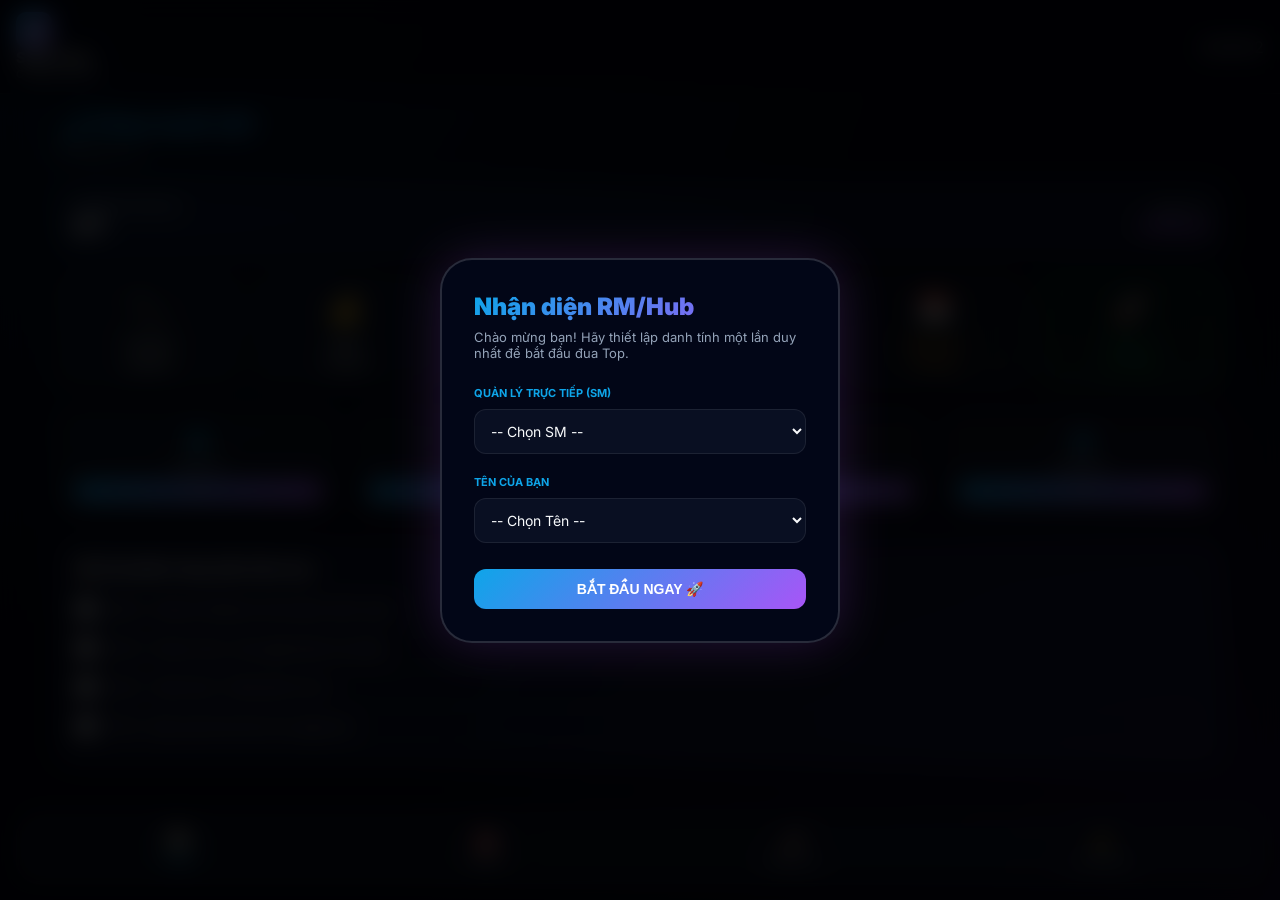
==== commit 518941e8: "Add files via upload" ====
--- a/index.html
+++ b/index.html
@@ -2,111 +2,147 @@
 <html lang="vi">
 <head>
 <meta charset="UTF-8">
-<meta name="viewport" content="width=device-width, initial-scale=1.0, user-scalable=no">
+<meta name="viewport" content="width=device-width, initial-scale=1.0, user-scalable=no, viewport-fit=cover">
 <meta name="apple-mobile-web-app-capable" content="yes">
 <meta name="apple-mobile-web-app-status-bar-style" content="black-translucent">
-<meta name="theme-color" content="#0a0c10">
-<title>RM Sales Hub – VIB</title>
+<meta name="theme-color" content="#020617">
+<title>VIB Sales Hub – Gen Z Cyber Edition</title>
 <link rel="manifest" href="manifest.json">
-<link href="https://fonts.googleapis.com/css2?family=Inter:wght@400;500;600;700;800&display=swap" rel="stylesheet">
+<link href="https://fonts.googleapis.com/css2?family=Inter:wght@400;500;600;700;800;900&display=swap" rel="stylesheet">
 <link rel="stylesheet" href="style.css">
 </head>
 <body>
+
+<!-- IDENTITY SETUP MODAL (Zero-Login) -->
+<div id="identity-modal" class="modal-overlay" style="display:flex;">
+  <div class="modal-content glass">
+    <h2 style="font-size:24px; font-weight:900; margin-bottom:8px; background:var(--grad-primary); -webkit-background-clip:text; -webkit-text-fill-color:transparent;">Nhận diện RM/Hub</h2>
+    <p style="font-size:13px; color:var(--text-dim); margin-bottom:20px;">Chào mừng bạn! Hãy thiết lập danh tính một lần duy nhất để bắt đầu đua Top.</p>
+    
+    <label style="font-size:11px; font-weight:700; color:var(--neon-blue); text-transform:uppercase;">Quản lý trực tiếp (SM)</label>
+    <select id="setup-sm" class="ai-input" style="margin:8px 0 16px;" onchange="updateSetupRMList(this.value)">
+      <option value="">-- Chọn SM --</option>
+      <option value="Hoa Lý">SM Hoa Lý</option>
+      <option value="Văn Thạch">SM Văn Thạch</option>
+      <option value="Đức Tài">SM Đức Tài</option>
+    </select>
+
+    <div id="rm-select-area">
+      <label style="font-size:11px; font-weight:700; color:var(--neon-blue); text-transform:uppercase;">Tên của bạn</label>
+      <select id="setup-rm" class="ai-input" style="margin:8px 0 16px;">
+        <option value="">-- Chọn Tên --</option>
+      </select>
+    </div>
+    
+    <div id="ctv-area" style="display:none;">
+      <label style="font-size:11px; font-weight:700; color:var(--neon-purple); text-transform:uppercase;">Họ tên Member / CTV Mới</label>
+      <input type="text" id="setup-ctv-name" class="ai-input" style="margin:8px 0 16px;" placeholder="Nhập họ tên đầy đủ...">
+    </div>
+
+    <button class="ai-btn" style="width:100%; margin-top:10px;" onclick="saveIdentity()">BẮT ĐẦU NGAY 🚀</button>
+  </div>
+</div>
+
 <div id="app">
   <!-- HEADER -->
   <header class="header">
     <div class="header-left">
-      <div class="logo">RM</div>
-      <div><div class="header-title">RM Sales Hub</div><div class="header-sub">VIB Credit Team</div></div>
-    </div>
-    <div class="header-time" id="clock"></div>
+      <div class="logo">VIB</div>
+      <div>
+        <div class="header-title">Sales Hub</div>
+        <div class="header-sub" id="user-display">Cyber Edition</div>
+      </div>
+    </div>
+    <div class="header-time" id="clock">00:00:00</div>
   </header>
 
-  <!-- BOTTOM NAV -->
-  <nav class="bottom-nav">
-    <button class="nav-btn active" data-page="home" onclick="showPage('home')">
-      <span class="nav-icon">🏠</span><span class="nav-label">Trang chủ</span>
-    </button>
-    <button class="nav-btn" data-page="sales" onclick="showPage('sales')">
-      <span class="nav-icon">🎯</span><span class="nav-label">Bán hàng</span>
-    </button>
-    <button class="nav-btn" data-page="care" onclick="showPage('care')">
-      <span class="nav-icon">💚</span><span class="nav-label">Chăm sóc</span>
-    </button>
-    <button class="nav-btn" data-page="scripts" onclick="showPage('scripts')">
-      <span class="nav-icon">💬</span><span class="nav-label">Kịch bản</span>
-    </button>
-    <button class="nav-btn" data-page="tools" onclick="showPage('tools')">
-      <span class="nav-icon">⚡</span><span class="nav-label">AI Tools</span>
-    </button>
-  </nav>
-
-  <!-- PAGES -->
+  <!-- MAIN CONTENT -->
   <main class="content">
 
-    <!-- HOME -->
+    <!-- 🏠 HOME PAGE -->
     <div class="page active" id="page-home">
-      <div class="greeting" id="greeting"></div>
+      <div class="page-header">
+        <h1 class="page-title" id="greeting-text">Chào buổi sáng!</h1>
+        <p class="page-desc" id="today-date"></p>
+      </div>
+
+      <!-- HALL OF FAME -->
+      <div id="hall-of-fame-container">
+        <!-- Injected via JS -->
+      </div>
       
-      <div class="daily-card">
-        <div class="daily-title">📋 Checklist hôm nay</div>
-        <div class="checklist" id="checklist"></div>
+      <!-- PERSONAL STATS -->
+      <div class="card glass" style="padding:16px; border-color:rgba(14, 165, 233, 0.2);">
+        <div style="display:flex; justify-content:space-between; align-items:center;">
+          <div>
+            <div style="font-size:10px; font-weight:800; color:var(--text-dim); text-transform:uppercase;">Túi Hồ Sơ (Pipeline)</div>
+            <div style="font-size:24px; font-weight:900; color:var(--text-bright);"><span id="personal-pipeline">0</span>T</div>
+          </div>
+          <div style="text-align:right;">
+            <div style="font-size:10px; font-weight:800; color:var(--text-dim); text-transform:uppercase;">Cần xử lý</div>
+            <div style="font-size:18px; font-weight:900; color:var(--neon-purple);"><span id="personal-tasks">0</span> Hồ sơ</div>
+          </div>
+        </div>
       </div>
 
       <div class="quick-grid">
         <div class="quick-card" onclick="showPage('sales');openAccordion('cold-call')">
-          <span class="quick-icon">📞</span>
-          <span class="quick-text">Kịch bản<br>gọi điện</span>
+          <span class="quick-icon">📞</span><span class="quick-text">Kịch bản<br>gọi điện</span>
         </div>
         <div class="quick-card" onclick="showPage('rates')">
-          <span class="quick-icon">💰</span>
-          <span class="quick-text">Bảng<br>lãi suất</span>
+          <span class="quick-icon">💰</span><span class="quick-text">Bảng<br>lãi suất</span>
         </div>
         <div class="quick-card" onclick="showPage('sales');openAccordion('objection')">
-          <span class="quick-icon">🛡️</span>
-          <span class="quick-text">Xử lý<br>từ chối</span>
+          <span class="quick-icon">🛡️</span><span class="quick-text">Xử lý<br>từ chối</span>
         </div>
         <div class="quick-card" onclick="showPage('care');openAccordion('retention')">
-          <span class="quick-icon">🏠</span>
-          <span class="quick-text">Giữ chân<br>tất toán</span>
-        </div>
-        <div class="quick-card" onclick="showPage('care');openAccordion('referral')">
-          <span class="quick-icon">🤝</span>
-          <span class="quick-text">Xin<br>Referral</span>
-        </div>
-        <div class="quick-card" style="border-color: rgba(62,207,142,0.5);" onclick="showPage('report')">
-          <span class="quick-icon">🚀</span>
-          <span class="quick-text" style="color:var(--green)">Báo cáo<br>cuối ngày</span>
+          <span class="quick-icon">🏠</span><span class="quick-text">Giữ chân<br>tất toán</span>
+        </div>
+        <div class="quick-card" onclick="showPage('roadmap')">
+          <span class="quick-icon">📅</span><span class="quick-text" style="color:var(--neon-orange)">Marketing<br>90 ngày</span>
+        </div>
+        <div class="quick-card" onclick="showPage('report')" style="background:rgba(34, 197, 94, 0.1); border-color:var(--neon-green);">
+          <span class="quick-icon">🚀</span><span class="quick-text" style="color:var(--neon-green)">Báo cáo<br>cuối ngày</span>
         </div>
       </div>
 
       <div class="stats-row">
-        <div class="stat-card">
-          <div class="stat-num" id="stat-calls">0</div>
+        <div class="stat-bubble">
+          <div class="stat-num glow-text" id="stat-calls">0</div>
           <div class="stat-label">Cuộc gọi</div>
-          <button class="stat-btn" onclick="incrementStat('calls')">+1</button>
-        </div>
-        <div class="stat-card">
-          <div class="stat-num" id="stat-meets">0</div>
+          <button class="ai-btn" style="padding:4px 12px; font-size:11px; margin-top:8px; width:100%" onclick="incrementStat('calls')">+1</button>
+        </div>
+        <div class="stat-bubble">
+          <div class="stat-num glow-text" id="stat-meets">0</div>
           <div class="stat-label">Cuộc hẹn</div>
-          <button class="stat-btn" onclick="incrementStat('meets')">+1</button>
-        </div>
-        <div class="stat-card">
-          <div class="stat-num" id="stat-files">0</div>
+          <button class="ai-btn" style="padding:4px 12px; font-size:11px; margin-top:8px; width:100%" onclick="incrementStat('meets')">+1</button>
+        </div>
+        <div class="stat-bubble">
+          <div class="stat-num glow-text" id="stat-files">0</div>
           <div class="stat-label">Hồ sơ</div>
-          <button class="stat-btn" onclick="incrementStat('files')">+1</button>
-        </div>
-        <div class="stat-card">
-          <div class="stat-num" id="stat-refs">0</div>
+          <button class="ai-btn" style="padding:4px 12px; font-size:11px; margin-top:8px; width:100%" onclick="incrementStat('files')">+1</button>
+        </div>
+        <div class="stat-bubble">
+          <div class="stat-num glow-text" id="stat-refs">0</div>
           <div class="stat-label">Referral</div>
-          <button class="stat-btn" onclick="incrementStat('refs')">+1</button>
-        </div>
-      </div>
-    </div>
-
-    <!-- SALES PAGE -->
+          <button class="ai-btn" style="padding:4px 12px; font-size:11px; margin-top:8px; width:100%" onclick="incrementStat('refs')">+1</button>
+        </div>
+      </div>
+      
+      <div class="card glass">
+        <div style="font-weight:900; font-size:15px; margin-bottom:12px; color:var(--text-bright);">📋 Checklist công việc hôm nay</div>
+        <div id="checklist-daily">
+          <!-- Dynamic checklist injected by JS -->
+        </div>
+      </div>
+    </div>
+
+    <!-- 🎯 SALES PAGE -->
     <div class="page" id="page-sales">
-      <h2 class="page-title">🎯 Bán Hàng</h2>
+      <div class="page-header">
+        <h2 class="page-title">🎯 Tài Liệu Bán Hàng</h2>
+        <p class="page-desc">Vũ khí chuyên dụng để chinh phục khách hàng.</p>
+      </div>
 
       <div class="accordion" id="cold-call">
         <div class="acc-header" onclick="toggleAcc(this)">
@@ -115,36 +151,28 @@
         </div>
         <div class="acc-body">
           <div class="script-box">
-            <p><b>HOOK (5s):</b></p>
-            <p>"Chào anh/chị <span class="var">[Tên]</span>, em <span class="var">[Tên RM]</span> từ VIB. <span class="var">[Lý do gọi]</span>"</p>
-            <p><b>VALUE (15s):</b></p>
-            <p>"VIB đang có chương trình <span class="var">[X]</span>, giải ngân trong 3 ngày, lãi suất từ <span class="var">[X%]</span>"</p>
-            <p><b>QUALIFY (30s):</b></p>
-            <p>"Anh/chị hiện có nhu cầu vốn cho <span class="var">[mục đích]</span> không ạ?"</p>
-            <p><b>CLOSE (10s):</b></p>
-            <p>"Em xin 20 phút gặp anh/chị. Thứ <span class="var">[X]</span> hay thứ <span class="var">[Y]</span> tiện hơn ạ?"</p>
-          </div>
-          <button class="copy-btn" onclick="copyText(this)">📋 Copy kịch bản</button>
+            <p><b>HOOK (5s):</b> Chào anh/chị <span class="var">[Tên]</span>, em <span class="var">[Tên]</span> từ VIB. Em gọi vì biết anh chị đang quan tâm vay vốn...</p>
+            <p><b>VALUE (15s):</b> VIB đang có chương trình hỗ trợ KD chỉ <span class="var">6.5%</span>, duyệt hồ sơ trong <span class="var">24h</span>.</p>
+            <p><b>QUALIFY (30s):</b> Anh/chị hiện có nhu cầu vốn cho mục đích gì không ạ?</p>
+            <p><b>CLOSE (10s):</b> Em xin 20 phút gặp anh/chị. Thứ 2 hay Thứ 3 tiện hơn ạ?</p>
+          </div>
+          <button class="ai-btn" style="width:100%; margin-top:12px;" onclick="copyText(this)">📋 SAO CHÉP KỊCH BẢN</button>
         </div>
       </div>
 
       <div class="accordion" id="spin">
         <div class="acc-header" onclick="toggleAcc(this)">
-          <div class="acc-left"><span class="acc-icon">🎯</span><span>Tư vấn SPIN (gặp mặt)</span></div>
+          <div class="acc-left"><span class="acc-icon">🎯</span><span>Tư vấn SPIN (Gặp trực tiếp)</span></div>
           <span class="acc-arrow">›</span>
         </div>
         <div class="acc-body">
           <div class="script-box">
-            <p><b>S – Situation:</b></p>
-            <p>"Anh/chị cho em hỏi, nguồn vốn KD hiện tại từ đâu ạ?"</p>
-            <p><b>P – Problem:</b></p>
-            <p>"Anh/chị có gặp khó khăn gì về vòng quay vốn không?"</p>
-            <p><b>I – Implication:</b></p>
-            <p>"Nếu thiếu vốn kéo dài, anh/chị lo ngại điều gì nhất?"</p>
-            <p><b>N – Need-Payoff:</b></p>
-            <p>"Nếu VIB giải ngân trong 3 ngày với lãi <span class="var">[X%]</span>, điều đó giúp gì cho kế hoạch của anh/chị?"</p>
-          </div>
-          <button class="copy-btn" onclick="copyText(this)">📋 Copy kịch bản</button>
+            <p><b>S – Situation:</b> Nguồn vốn KD hiện tại từ đâu?</p>
+            <p><b>P – Problem:</b> Có gặp khó khăn về vòng quay vốn?</p>
+            <p><b>I – Implication:</b> Nếu thiếu vốn kéo dài, lo ngại gì nhất?</p>
+            <p><b>N – Need-Payoff:</b> Nếu VIB giải ngân trong ngày, giúp gì cho chị?</p>
+          </div>
+          <button class="ai-btn" style="width:100%; margin-top:12px;" onclick="copyText(this)">📋 SAO CHÉP</button>
         </div>
       </div>
 
@@ -153,49 +181,15 @@
           <div class="acc-left"><span class="acc-icon">🛡️</span><span>Xử lý 10 từ chối phổ biến</span></div>
           <span class="acc-arrow">›</span>
         </div>
-        <div class="acc-body">
-          <div class="obj-list">
-            <div class="obj-item" onclick="toggleObj(this)">
-              <div class="obj-q">❌ "Lãi suất cao quá"</div>
-              <div class="obj-a">✅ So sánh tổng chi phí sở hữu, không chỉ lãi suất. Nêu giá trị: tốc độ giải ngân 3 ngày, hạn mức linh hoạt. "Anh/chị ơi, nếu so tổng chi phí gồm phí + lãi + thời gian, VIB thực ra rẻ hơn đấy ạ."</div>
-            </div>
-            <div class="obj-item" onclick="toggleObj(this)">
-              <div class="obj-q">❌ "Để tôi suy nghĩ đã"</div>
-              <div class="obj-a">✅ "Em hiểu ạ. Anh/chị đang cân nhắc ở điểm nào? Lãi suất, hạn mức hay kỳ hạn? Em giải đáp luôn để anh/chị có đầy đủ thông tin."</div>
-            </div>
-            <div class="obj-item" onclick="toggleObj(this)">
-              <div class="obj-q">❌ "Đang vay bên khác rồi"</div>
-              <div class="obj-a">✅ "Tốt quá! Em có thể đề xuất refinance hoặc bổ sung hạn mức với điều kiện tốt hơn. Anh/chị cho em biết mức lãi hiện tại để em so sánh?"</div>
-            </div>
-            <div class="obj-item" onclick="toggleObj(this)">
-              <div class="obj-q">❌ "Chưa cần vốn"</div>
-              <div class="obj-a">✅ "Dạ em hiểu. Khách hàng thường chuẩn bị hạn mức trước 2-3 tháng. Khi cần là dùng ngay, không mất thời gian hồ sơ."</div>
-            </div>
-            <div class="obj-item" onclick="toggleObj(this)">
-              <div class="obj-q">❌ "NH X lãi thấp hơn"</div>
-              <div class="obj-a">✅ "Anh/chị cho em hỏi cụ thể? Lãi headline thường khác lãi thực tế sau phí. Em so sánh chi tiết để anh/chị thấy rõ."</div>
-            </div>
-            <div class="obj-item" onclick="toggleObj(this)">
-              <div class="obj-q">❌ "Thủ tục phức tạp"</div>
-              <div class="obj-a">✅ "VIB chỉ cần [X giấy tờ]. Em làm thay hết phần giấy tờ, anh/chị chỉ cần ký."</div>
-            </div>
-            <div class="obj-item" onclick="toggleObj(this)">
-              <div class="obj-q">❌ "Sợ không trả được nợ"</div>
-              <div class="obj-a">✅ "Lo lắng chính đáng ạ. Để em phân tích dòng tiền cùng anh/chị và đề xuất hạn mức + kỳ hạn phù hợp nhất."</div>
-            </div>
-            <div class="obj-item" onclick="toggleObj(this)">
-              <div class="obj-q">❌ "Gửi tài liệu qua email đi"</div>
-              <div class="obj-a">✅ "Em gửi ngay. Nhưng tài liệu không hiện hết được, anh/chị cho em 15 phút giải thích trực tiếp nhé?"</div>
-            </div>
-            <div class="obj-item" onclick="toggleObj(this)">
-              <div class="obj-q">❌ "Tôi không phải người quyết định"</div>
-              <div class="obj-a">✅ "Em hiểu ạ. Vậy ai quyết định? Em gặp cả hai trình bày 1 lần cho tiện."</div>
-            </div>
-            <div class="obj-item" onclick="toggleObj(this)">
-              <div class="obj-q">❌ "Kinh tế khó, chưa muốn vay"</div>
-              <div class="obj-a">✅ "Đúng thách thức. Nhưng DN mạnh tay đầu tư lúc này sẽ chiếm ưu thế khi thị trường phục hồi."</div>
-            </div>
-          </div>
+        <div class="acc-body" id="objection-list">
+          <!-- Objections injected via JS/HTML -->
+          <div class="card glass" style="padding:12px; margin-bottom:8px;" onclick="this.classList.toggle('open')">
+            <div style="color:var(--neon-red); font-weight:800; font-size:13px;">❌ "Lãi suất cao quá"</div>
+            <div style="display:none; font-size:12px; color:var(--text); margin-top:8px; border-top:1px solid var(--border); padding-top:8px;" class="obj-a">
+               ✅ "Em hiểu ạ. Hiện tại bên em biên độ cố định 3.0%, các bank khác headline thấp nhưng biên độ thả nổi cao hơn. Anh chị tính tổng chi phí 5 năm sẽ thấy VIB rẻ hơn đấy ạ."
+            </div>
+          </div>
+          <!-- More items can follow ... -->
         </div>
       </div>
 
@@ -205,348 +199,290 @@
           <span class="acc-arrow">›</span>
         </div>
         <div class="acc-body">
-          <div class="pipeline-list">
-            <div class="pipe-step"><span class="pipe-num">1</span><span class="pipe-name">Tìm Lead</span><span class="pipe-rate">100 lead</span></div>
-            <div class="pipe-arrow">↓ 30%</div>
-            <div class="pipe-step"><span class="pipe-num">2</span><span class="pipe-name">Gọi điện</span><span class="pipe-rate">30 cuộc</span></div>
-            <div class="pipe-arrow">↓ 40%</div>
-            <div class="pipe-step"><span class="pipe-num">3</span><span class="pipe-name">Hẹn gặp</span><span class="pipe-rate">12 hẹn</span></div>
-            <div class="pipe-arrow">↓ 60%</div>
-            <div class="pipe-step"><span class="pipe-num">4</span><span class="pipe-name">Tư vấn</span><span class="pipe-rate">7 quan tâm</span></div>
-            <div class="pipe-arrow">↓ 70%</div>
-            <div class="pipe-step"><span class="pipe-num">5</span><span class="pipe-name">Nộp hồ sơ</span><span class="pipe-rate">5 hồ sơ</span></div>
-            <div class="pipe-arrow">↓ 80%</div>
-            <div class="pipe-step"><span class="pipe-num">6</span><span class="pipe-name">Phê duyệt</span><span class="pipe-rate">4 duyệt</span></div>
-            <div class="pipe-arrow">↓</div>
-            <div class="pipe-step done"><span class="pipe-num">7</span><span class="pipe-name">Giải ngân</span><span class="pipe-rate">4 khoản</span></div>
-          </div>
-        </div>
-      </div>
-    </div>
-
-    <!-- RATES PAGE -->
+          <div class="pipeline-pip">
+            <div class="pipe-step"><div class="pipe-num">1</div><div class="pipe-text"><span>Tìm Lead</span><b>100 lead</b></div></div>
+            <div style="color:var(--text-dim);font-size:11px">↓ 30%</div>
+            <div class="pipe-step"><div class="pipe-num">2</div><div class="pipe-text"><span>Gọi điện</span><b>30 cuộc</b></div></div>
+            <div style="color:var(--text-dim);font-size:11px">↓ 40%</div>
+            <div class="pipe-step"><div class="pipe-num">3</div><div class="pipe-text"><span>Hẹn gặp</span><b>12 hẹn</b></div></div>
+            <div style="color:var(--text-dim);font-size:11px">↓ 60%</div>
+            <div class="pipe-step"><div class="pipe-num">4</div><div class="pipe-text"><span>Tư vấn</span><b>7 deal</b></div></div>
+            <div style="color:var(--text-dim);font-size:11px">↓ 70%</div>
+            <div class="pipe-step"><div class="pipe-num">5</div><div class="pipe-text"><span>Nộp hồ sơ</span><b>5 hồ sơ</b></div></div>
+            <div style="color:var(--text-dim);font-size:11px">↓ 80%</div>
+            <div class="pipe-step"><div class="pipe-num">6</div><div class="pipe-text"><span>Phê duyệt</span><b>4 duyệt</b></div></div>
+            <div style="color:var(--text-dim);font-size:11px">↓</div>
+            <div class="pipe-step" style="border-color:var(--neon-green)"><div class="pipe-num" style="background:var(--neon-green)">7</div><div class="pipe-text" style="color:var(--neon-green)"><span>Giải ngân</span><b>4 khoản</b></div></div>
+          </div>
+        </div>
+      </div>
+    </div>
+
+    <!-- 💰 RATES PAGE -->
     <div class="page" id="page-rates">
-      <h2 class="page-title">💰 Sản Phẩm & Lãi Suất</h2>
-      <p class="page-desc">Bảng tra cứu so sánh nhanh (Cập nhật 06/2026)</p>
+      <div class="page-header">
+        <h2 class="page-title">💰 Công Cụ Lãi Suất</h2>
+        <p class="page-desc">Số liệu cập nhật & Máy tính dòng tiền thông minh.</p>
+      </div>
       
-      <div class="accordion" id="rate-house">
-        <div class="acc-header" onclick="toggleAcc(this)">
-          <div class="acc-left"><span class="acc-icon">🏠</span><span>Vay Mua Nhà BĐS</span></div>
-          <span class="acc-arrow">›</span>
-        </div>
-        <div class="acc-body">
-          <table class="info-table">
-            <tr><th>NH</th><th>Lãi 1 năm</th><th>Phí phạt</th></tr>
-            <tr><td><b style="color:var(--blue)">VIB</b></td><td><b>7.5%</b></td><td>1% (năm 3)</td></tr>
-            <tr><td>TCB</td><td>7.0%</td><td>2%</td></tr>
-            <tr><td>MB</td><td>7.2%</td><td>1.5%</td></tr>
-          </table>
-        </div>
+      <div class="tab-pills glass" style="margin-bottom:16px; padding:6px; border-radius:24px;">
+        <button class="pill active" onclick="showRateTab(this,'tab-rates-list')">🏦 Báo Giá Các Bank</button>
+        <button class="pill" onclick="showRateTab(this,'tab-rates-calc')">🧮 Máy Tính Khoản Vay</button>
+      </div>
+
+      <div class="rate-tab active" id="tab-rates-list">
+        <div class="card glass" style="padding:12px; margin-bottom:12px;">
+           <div style="display:flex; justify-content:space-between; align-items:center;">
+             <span id="rate-sync-status" style="font-size:11px; font-weight:bold; color:var(--neon-green);">Đã đồng bộ từ Sheets ✅</span>
+             <button class="ai-btn" style="padding:6px; font-size:12px;" onclick="fetchRates()">🔄 Update</button>
+           </div>
+        </div>
+
+        <div class="accordion open" id="rate-house">
+          <div class="acc-header" onclick="toggleAcc(this)">
+            <div class="acc-left"><span class="acc-icon">🏠</span><span>Vay Mua Nhà BĐS</span></div>
+            <span class="acc-arrow">›</span>
+          </div>
+          <div class="acc-body">
+            <table class="info-table" id="table-rates-house">
+              <tr><th>Bank</th><th>Lãi Ưu Đãi</th><th>Tg Ưu Đãi</th></tr>
+              <!-- JS Injected -->
+            </table>
+          </div>
+        </div>
+        
+        <div class="accordion" id="rate-car">
+          <div class="acc-header" onclick="toggleAcc(this)">
+            <div class="acc-left"><span class="acc-icon">🚗</span><span>Vay Ô tô</span></div>
+            <span class="acc-arrow">›</span>
+          </div>
+          <div class="acc-body">
+            <table class="info-table" id="table-rates-car">
+              <tr><th>Bank</th><th>Lãi Ưu Đãi</th><th>Tài trợ</th></tr>
+              <!-- JS Injected -->
+            </table>
+          </div>
+        </div>
+      </div>
+
+      <div class="rate-tab" id="tab-rates-calc">
+        <div class="card glass">
+          <label style="font-size:10px; font-weight:800; color:var(--text-dim);">SỐ TIỀN VAY (VNĐ)</label>
+          <input type="text" inputmode="numeric" id="calc-amount" class="ai-input" style="margin-bottom:12px; font-size:18px; font-weight:900; color:var(--neon-blue);" placeholder="VD: 1.000.000.000 (1 Tỷ)" value="1.000.000.000" oninput="formatCurrency(this)">
+
+          <div style="display:grid; grid-template-columns:1fr 1fr; gap:12px; margin-bottom:16px;">
+            <div>
+              <label style="font-size:10px; font-weight:800; color:var(--text-dim);">THỜI HẠN (THÁNG)</label>
+              <input type="number" id="calc-months" class="ai-input" value="120">
+            </div>
+            <div>
+              <label style="font-size:10px; font-weight:800; color:var(--text-dim);">PHƯƠNG THỨC</label>
+              <select id="calc-type" class="ai-input">
+                <option value="decline">Dư nợ giảm dần</option>
+                <option value="flat">Gốc lãi trả đều</option>
+              </select>
+            </div>
+          </div>
+
+          <div style="background:rgba(0,0,0,0.2); padding:16px; border-radius:16px; border:1px solid var(--border); margin-bottom:16px;">
+            <h4 style="font-size:12px; font-weight:800; margin-bottom:12px; color:var(--text-bright);">THIẾT LẬP LÃI NHẢY BẬC</h4>
+            <div style="display:grid; grid-template-columns:1fr 1fr; gap:12px; margin-bottom:12px;">
+              <div>
+                <label style="font-size:10px; color:var(--text-dim);">Lãi Ưu đãi (%/năm)</label>
+                <input type="number" id="calc-promo-rate" class="ai-input" value="6.5" step="0.1">
+              </div>
+              <div>
+                <label style="font-size:10px; color:var(--text-dim);">Số tháng Ưu đãi</label>
+                <input type="number" id="calc-promo-time" class="ai-input" value="36">
+              </div>
+            </div>
+            <label style="font-size:10px; color:var(--text-dim);">Lãi Thả nổi dự kiến (%/năm)</label>
+            <input type="number" id="calc-float-rate" class="ai-input" value="11" step="0.1">
+          </div>
+
+          <button class="ai-btn" style="width:100%;" onclick="calculateLoan()">🧮 TÍNH DÒNG TIỀN CHI TIẾT</button>
+        </div>
+
+        <div id="calc-results" class="card glass" style="display:none; border-color:var(--neon-blue);">
+          <h3 style="font-size:16px; font-weight:900; color:var(--neon-blue); text-align:center; margin-bottom:16px;">Kết Quả Phân Tích</h3>
+          <div style="display:grid; gap:12px;">
+            <div style="display:flex; justify-content:space-between; padding-bottom:10px; border-bottom:1px solid var(--border);">
+              <span style="font-size:13px; color:var(--text-dim);">Gốc hàng tháng:</span>
+              <b id="res-principal">0 ₫</b>
+            </div>
+            <div style="display:flex; justify-content:space-between; padding-bottom:10px; border-bottom:1px solid var(--border);">
+              <span style="font-size:13px; color:var(--text-dim);">Lãi tháng 1:</span>
+              <b id="res-interest-m1" style="color:var(--neon-red);">0 ₫</b>
+            </div>
+            <div style="display:flex; justify-content:space-between; background:rgba(34, 197, 94, 0.1); padding:10px; border-radius:10px;">
+              <span style="font-size:13px; font-weight:800;">Tổng trả tháng 1:</span>
+              <b id="res-total-m1" style="color:var(--neon-green); font-size:15px;">0 ₫</b>
+            </div>
+            <div style="display:flex; justify-content:space-between;">
+              <span id="res-float-label" style="font-size:11px; color:var(--text-dim);">Tháng thả nổi (37):</span>
+              <b id="res-float-amount" style="font-size:12px;">0 ₫</b>
+            </div>
+            <div style="display:flex; justify-content:space-between;">
+              <span style="font-size:11px; color:var(--text-dim);">Tổng Lãi toàn kỳ:</span>
+              <b id="res-total-interest" style="font-size:12px;">0 ₫</b>
+            </div>
+          </div>
+        </div>
+      </div>
+    </div>
+
+    <!-- 🚀 REPORT PAGE -->
+    <div class="page" id="page-report">
+      <div class="page-header" style="display:flex; justify-content:space-between; align-items:flex-end;">
+        <div>
+          <h2 class="page-title">🚀 Nhật Ký Báo Cáo</h2>
+          <p class="page-desc">Ghi nhận nhanh - Vinh danh tức thì.</p>
+        </div>
+        <button class="pill" style="padding:4px 10px; background:var(--surface);" onclick="checkMasterAuth()">ADMIN 🔐</button>
+      </div>
+
+      <div class="card glass">
+        <div style="display:grid; grid-template-columns:1fr 1fr; gap:12px; margin-bottom:12px;">
+          <div>
+            <label style="font-size:10px; font-weight:800; color:var(--text-dim);">QUẢN LÝ (SM)</label>
+            <input type="text" id="diary-sm" class="ai-input" style="background:rgba(255,255,255,0.05);" readonly>
+          </div>
+          <div>
+            <label style="font-size:10px; font-weight:800; color:var(--text-dim);">RM / CTV</label>
+            <input type="text" id="diary-rm" class="ai-input" style="background:rgba(255,255,255,0.05);" readonly>
+          </div>
+        </div>
+
+        <label style="font-size:10px; font-weight:800; color:var(--text-dim);">TÊN KHÁCH HÀNG</label>
+        <input type="text" id="diary-customer" class="ai-input" style="margin:4px 0 12px;" placeholder="Ví dụ: Nguyễn Văn A">
+
+        <div style="display:grid; grid-template-columns:1fr 1fr; gap:12px; margin-bottom:12px;">
+          <div>
+            <label style="font-size:10px; font-weight:800; color:var(--text-dim);">PHÂN LOẠI</label>
+            <select id="diary-type" class="ai-input">
+              <option value="KHHH > 3 tỷ">KHHH > 3 tỷ</option>
+              <option value="KHHH < 3 tỷ">KHHH < 3 tỷ</option>
+              <option value="C2C">C2C</option>
+              <option value="KH Mới">KH Mới</option>
+            </select>
+          </div>
+          <div>
+            <label style="font-size:10px; font-weight:800; color:var(--text-dim);">SẢN PHẨM</label>
+            <select id="diary-product" class="ai-input" onchange="toggleLendingFields(this.value)">
+              <option value="LENDING">LENDING</option>
+              <option value="DEPO">DEPO</option>
+              <option value="BANCA">BANCA</option>
+              <option value="CARD">CARD</option>
+            </select>
+          </div>
+        </div>
+
+        <div id="lending-fields" style="display:none; padding:16px; border:1px solid rgba(14, 165, 233, 0.4); background:rgba(14, 165, 233, 0.05); border-radius:16px; margin-bottom:12px;">
+           <div style="display:grid; grid-template-columns:1fr 1fr; gap:12px;">
+              <div>
+                <label style="font-size:10px; font-weight:800; color:var(--neon-blue);">TIỀN VAY (TỶ)</label>
+                <input type="number" id="diary-amount" class="ai-input" placeholder="VD: 5.5">
+              </div>
+              <div>
+                <label style="font-size:10px; font-weight:800; color:var(--neon-blue);">TIẾN ĐỘ</label>
+                <select id="diary-progress" class="ai-input">
+                   <option value="Khách có nhu cầu">📝 Nhu cầu</option>
+                   <option value="Đã gửi định giá">🔍 Định giá</option>
+                   <option value="Trình phê duyệt">📤 Trình duyệt</option>
+                   <option value="Chờ giải ngân">💰 Chờ GN</option>
+                </select>
+              </div>
+           </div>
+        </div>
+
+        <label style="font-size:10px; font-weight:800; color:var(--text-dim);">HÌNH THỨC LH</label>
+        <select id="diary-method" class="ai-input" style="margin:4px 0 12px;">
+          <option value="GỌI">📞 Gọi điện thoại</option>
+          <option value="GẶP">🤝 Gặp trực tiếp</option>
+          <option value="ZALO">💬 Zalo / SMS</option>
+        </select>
+
+        <label style="font-size:10px; font-weight:800; color:var(--text-dim);">KẾT QUẢ / GHI CHÚ</label>
+        <textarea id="diary-result" class="ai-input" style="min-height:80px; margin-top:4px;" placeholder="Tình trạng khách hàng..."></textarea>
+
+        <button class="ai-btn" id="btn-submit-diary" style="width:100%; margin-top:16px;" onclick="submitDiary()">BẮT ĐẦU ĐỒNG BỘ 🚀</button>
+      </div>
+
+      <div id="ai-feedback-box" class="card glass" style="display:none; border-color:var(--neon-green); background:rgba(34, 197, 94, 0.05);">
+         <div style="font-size:11px; font-weight:800; color:var(--neon-green); margin-bottom:6px;">✨ AI COACHING:</div>
+         <p id="ai-feedback-text" style="font-size:13px; line-height:1.5;"></p>
+         <button class="pill" style="margin-top:10px; width:100%;" onclick="useAiFeedback()">💬 Dùng kịch bản này</button>
+      </div>
+    </div>
+
+    <!-- ⚡ AI CENTER PAGE -->
+    <div class="page" id="page-tools">
+      <div class="page-header">
+        <h2 class="page-title">⚡ AI Center (Gemini)</h2>
+        <p class="page-desc">Chuyên gia tư vấn RM 24/7.</p>
       </div>
       
-      <div class="accordion" id="rate-car">
-        <div class="acc-header" onclick="toggleAcc(this)">
-          <div class="acc-left"><span class="acc-icon">🚗</span><span>Vay Ô tô</span></div>
-          <span class="acc-arrow">›</span>
-        </div>
-        <div class="acc-body">
-          <table class="info-table">
-             <tr><th>NH</th><th>Lãi 1 năm</th><th>Tài trợ</th></tr>
-            <tr><td><b style="color:var(--blue)">VIB</b></td><td><b>8.5%</b></td><td>80%</td></tr>
-            <tr><td>Shinhan</td><td>8.0%</td><td>70%</td></tr>
-          </table>
-        </div>
-      </div>
-      <div class="accordion" id="rate-biz">
-        <div class="acc-header" onclick="toggleAcc(this)">
-          <div class="acc-left"><span class="acc-icon">🏭</span><span>Vay Sản Xuất Kinh Doanh</span></div>
-          <span class="acc-arrow">›</span>
-        </div>
-        <div class="acc-body">
-          <table class="info-table">
-            <tr><th>Gói</th><th>Lãi suất</th><th>ĐK</th></tr>
-            <tr><td>SME Khách Mới</td><td>6.5%</td><td>Dthu >10 tỷ</td></tr>
-            <tr><td>KH Hiện Hữu</td><td>7.0%</td><td>Duy trì</td></tr>
-          </table>
-        </div>
-      </div>
-    </div>
-
-    <!-- REPORT PAGE -->
-    <div class="page" id="page-report">
-      <h2 class="page-title">🚀 Báo Cáo Tracking</h2>
-      <p class="page-desc">Gửi báo cáo cuối ngày đồng bộ lên Google Sheets Leader</p>
+      <div id="chat-container" class="card glass" style="height:450px; overflow-y:auto; margin-bottom:16px;">
+         <div style="font-size:13px; color:var(--text-dim); line-height:1.6;">
+            Xin chào! Em là Trợ lý AI VIB đây 🤖. Anh/chị cần em hỗ trợ:<br><br>
+            • Xử lý khách chê lãi cao?<br>
+            • Viết bài Zalo theo PAS/AIDA?<br>
+            • Kịch bản gọi khách mua nhà?<br><br>
+            Hãy chat với em ở dưới nhé!
+         </div>
+      </div>
       
-      <div class="ai-card">
-        <label style="font-size:12px;color:var(--dim)">Tên đại diện RM</label>
-        <input type="text" id="rm-name" class="ai-input" style="min-height:40px;margin-top:4px;margin-bottom:14px" placeholder="Ví dụ: Nguyễn Văn A">
-        
-        <label style="font-size:12px;color:var(--dim)">Thống kê trong ngày</label>
-        <div style="display:grid;grid-template-columns:1fr 1fr;gap:10px;margin-top:4px;margin-bottom:10px">
-          <input type="number" id="rm-call-input" class="ai-input" style="min-height:40px" placeholder="📞 Số cuộc gọi mới">
-          <input type="number" id="rm-meet-input" class="ai-input" style="min-height:40px" placeholder="🤝 Số cuộc hẹn">
-        </div>
-        <div style="display:grid;grid-template-columns:1fr 1fr;gap:10px;margin-bottom:14px">
-          <input type="number" id="rm-file-input" class="ai-input" style="min-height:40px" placeholder="📄 Số hồ sơ chốt">
-          <input type="number" id="rm-disburse" class="ai-input" style="min-height:40px" placeholder="💰 Giải ngân (tr)">
-        </div>
-        
-        <label style="font-size:12px;color:var(--dim)">Ghi chú báo cáo / Hỗ trợ từ Leader</label>
-        <textarea id="rm-notes" class="ai-input" style="margin-top:4px" placeholder="Ví dụ: Cần sếp hỗ trợ deal chị B vì vấn đề hạn mức..."></textarea>
-        
-        <button class="ai-btn" id="btn-submit-report" onclick="submitReport()" style="background:linear-gradient(135deg,var(--green),#1a8a5a);color:#000;box-shadow:0 4px 10px rgba(62,207,142,.3);">📤 GỬI BÁO CÁO CHO LEADER</button>
-      </div>
-    </div>
-
-    <!-- CARE PAGE -->
-    <div class="page" id="page-care">
-      <h2 class="page-title">💚 Chăm Sóc KH Cũ</h2>
-
-      <div class="accordion" id="zalo-checkin">
-        <div class="acc-header" onclick="toggleAcc(this)">
-          <div class="acc-left"><span class="acc-icon">💬</span><span>Tin nhắn Zalo chăm sóc</span></div>
-          <span class="acc-arrow">›</span>
-        </div>
-        <div class="acc-body">
-          <div class="tab-pills">
-            <button class="pill active" onclick="showZaloTab(this,'zalo-post')">Sau giải ngân</button>
-            <button class="pill" onclick="showZaloTab(this,'zalo-check')">Check-in</button>
-            <button class="pill" onclick="showZaloTab(this,'zalo-bday')">Sinh nhật</button>
-            <button class="pill" onclick="showZaloTab(this,'zalo-tet')">Tết/Lễ</button>
-          </div>
-          <div class="zalo-tab active" id="zalo-post">
-            <div class="msg-box">Chào anh/chị <span class="var">[Tên]</span>,
-Chúc mừng! Khoản vay đã giải ngân thành công ạ! 🎉
-📋 Lưu ý:
-• Ngày trả nợ: <span class="var">[ngày]</span>
-• Số tiền: <span class="var">[X triệu/tháng]</span>
-• TK trả nợ: <span class="var">[số TK]</span>
-Lưu số em nhé: <span class="var">[SĐT]</span>
-Cần gì nhắn em bất kỳ lúc nào ạ 🙏</div>
-            <button class="copy-btn" onclick="copyMsg(this)">📋 Copy</button>
-          </div>
-          <div class="zalo-tab" id="zalo-check">
-            <div class="msg-box">Anh/chị <span class="var">[Tên]</span> ơi, <span class="var">[Tên RM]</span> VIB đây ạ 😊
-Dạo này anh/chị khoẻ không ạ?
-Em hỏi thăm nhanh thôi. Cần gì nhắn em nhé!</div>
-            <button class="copy-btn" onclick="copyMsg(this)">📋 Copy</button>
-          </div>
-          <div class="zalo-tab" id="zalo-bday">
-            <div class="msg-box">Chúc mừng sinh nhật anh/chị <span class="var">[Tên]</span>! 🎂🎉
-Chúc anh/chị tuổi mới nhiều sức khoẻ, <span class="var">[kinh doanh phát đạt / gia đình hạnh phúc]</span>!
-Em <span class="var">[Tên RM]</span> – VIB 🙏</div>
-            <button class="copy-btn" onclick="copyMsg(this)">📋 Copy</button>
-          </div>
-          <div class="zalo-tab" id="zalo-tet">
-            <div class="msg-box">🧧 Chúc Mừng Năm Mới!
-Kính chúc anh/chị <span class="var">[Tên]</span>:
-🌟 Sức khoẻ dồi dào
-💰 Tài lộc sung túc
-🏠 Gia đình an khang
-Năm mới có kế hoạch gì, cứ chia sẻ với em nhé!
-Em <span class="var">[Tên RM]</span> – VIB 🙏</div>
-            <button class="copy-btn" onclick="copyMsg(this)">📋 Copy</button>
-          </div>
-        </div>
-      </div>
-
-      <div class="accordion" id="retention">
-        <div class="acc-header" onclick="toggleAcc(this)">
-          <div class="acc-left"><span class="acc-icon">🏠</span><span>Giữ chân KH tất toán (SAVE)</span></div>
-          <span class="acc-arrow">›</span>
-        </div>
-        <div class="acc-body">
-          <div class="save-steps">
-            <div class="save-step">
-              <div class="save-letter">S</div>
-              <div class="save-content">
-                <b>SENSE – Lắng nghe</b>
-                <p>"Em nhận yêu cầu tất toán. Trước khi xử lý, em hỏi thêm:"</p>
-                <p>1. Bán cho ai? Người mua vay NH nào chưa?</p>
-                <p>2. Sau bán, có mua căn khác không?</p>
-                <p>3. Dự kiến công chứng khi nào?</p>
-              </div>
-            </div>
-            <div class="save-step">
-              <div class="save-letter">A</div>
-              <div class="save-content">
-                <b>ACKNOWLEDGE – Công nhận</b>
-                <p>"Chúc mừng anh/chị bán được giá tốt!"</p>
-                <p>⚠️ KHÔNG nói: "Sao lại bán?" / "Nghĩ lại đi"</p>
-              </div>
-            </div>
-            <div class="save-step">
-              <div class="save-letter">V</div>
-              <div class="save-content">
-                <b>VALUE – Đề xuất giá trị</b>
-                <p>📌 Nếu MUA CĂN KHÁC → Chuyển TSĐB + giữ lãi cũ</p>
-                <p>📌 Nếu KHÔNG MUA → Cross-sell tiết kiệm/đầu tư</p>
-                <p>📌 LUÔN LUÔN → Xin SĐT người MUA để tư vấn vay</p>
-              </div>
-            </div>
-            <div class="save-step">
-              <div class="save-letter">E</div>
-              <div class="save-content">
-                <b>EXIT – Kết thúc đẹp</b>
-                <p>Dù giữ hay mất → giữ mối quan hệ + xin referral</p>
-                <p>"Khoản vay kết thúc nhưng em vẫn phục vụ anh/chị nhé"</p>
-              </div>
-            </div>
-          </div>
-          <div class="tip-box">💡 Mỗi giao dịch bán nhà = 100% có người MUA cần vay → 1 deal mới miễn phí!</div>
-        </div>
-      </div>
-
-      <div class="accordion" id="referral">
-        <div class="acc-header" onclick="toggleAcc(this)">
-          <div class="acc-left"><span class="acc-icon">🤝</span><span>Xin Referral – 5 nguyên tắc vàng</span></div>
-          <span class="acc-arrow">›</span>
-        </div>
-        <div class="acc-body">
-          <div class="rules-list">
-            <div class="rule">1️⃣ <b>CHO TRƯỚC – XIN SAU</b><br>Phải tạo giá trị rồi mới xin</div>
-            <div class="rule">2️⃣ <b>ĐÚNG THỜI ĐIỂM</b><br>Ngay sau khi KH nhận giá trị (giải ngân, giảm lãi...)</div>
-            <div class="rule">3️⃣ <b>CỤ THỂ HOÁ</b><br>"Ai quen đang cần vay KD?" thay vì "giới thiệu ai đó"</div>
-            <div class="rule">4️⃣ <b>LÀM DỄ CHO KHÁCH</b><br>Chỉ cần tên + SĐT, RM tự liên hệ</div>
-            <div class="rule">5️⃣ <b>CẢM ƠN & CẬP NHẬT</b><br>Luôn báo kết quả cho người giới thiệu</div>
-          </div>
-          <div class="script-box" style="margin-top:12px">
-            <p><b>Câu xin referral chuẩn:</b></p>
-            <p>"Anh/chị ơi, bạn bè có ai cần vay không? Em phục vụ tốt lắm, anh/chị trải nghiệm rồi mà 😊"</p>
-          </div>
-          <button class="copy-btn" onclick="copyText(this)">📋 Copy</button>
-        </div>
-      </div>
-
-      <div class="accordion" id="crosssell">
-        <div class="acc-header" onclick="toggleAcc(this)">
-          <div class="acc-left"><span class="acc-icon">📈</span><span>Cross-sell & Up-sell</span></div>
-          <span class="acc-arrow">›</span>
-        </div>
-        <div class="acc-body">
-          <table class="info-table">
-            <tr><th>KH đang có</th><th>Cross-sell</th></tr>
-            <tr><td>Vay KD SME</td><td>Thẻ TD DN, Bảo hiểm</td></tr>
-            <tr><td>Vay mua BĐS</td><td>BH nhân thọ, Thẻ TD</td></tr>
-            <tr><td>Vay tiêu dùng</td><td>Thẻ TD, Tiết kiệm</td></tr>
-            <tr><td>Thẻ tín dụng</td><td>Vay tiêu dùng</td></tr>
-          </table>
-        </div>
-      </div>
-    </div>
-
-    <!-- SCRIPTS PAGE -->
-    <div class="page" id="page-scripts">
-      <h2 class="page-title">💬 Kịch Bản Nhanh</h2>
-      <p class="page-desc">Chọn tình huống → Copy → Gửi Zalo</p>
-
-      <div class="script-card" onclick="toggleScript(this)">
-        <div class="sc-title">📞 Follow-up sau gặp mặt</div>
-        <div class="sc-body">
-          <div class="msg-box">Chào anh/chị <span class="var">[Tên]</span>,
-Cảm ơn anh/chị đã dành thời gian hôm nay ạ.
-Tóm tắt:
-✅ <span class="var">[Điểm 1]</span>
-✅ <span class="var">[Điểm 2]</span>
-📋 Bước tiếp: <span class="var">[hành động + deadline]</span>
-Em chuẩn bị và gửi trước <span class="var">[ngày]</span> ạ!</div>
-          <button class="copy-btn" onclick="event.stopPropagation();copyMsg(this)">📋 Copy</button>
-        </div>
-      </div>
-
-      <div class="script-card" onclick="toggleScript(this)">
-        <div class="sc-title">📄 Nhắc bổ sung hồ sơ</div>
-        <div class="sc-body">
-          <div class="msg-box">Anh/chị <span class="var">[Tên]</span> ơi,
-Em check hồ sơ còn thiếu:
-📋 <span class="var">[liệt kê cụ thể]</span>
-Anh/chị gửi trước <span class="var">[ngày]</span> để em kịp trình duyệt đợt này nhé ạ 🙏
-Cần hỗ trợ gì gọi em: <span class="var">[SĐT]</span></div>
-          <button class="copy-btn" onclick="event.stopPropagation();copyMsg(this)">📋 Copy</button>
-        </div>
-      </div>
-
-      <div class="script-card" onclick="toggleScript(this)">
-        <div class="sc-title">🎉 Chúc mừng giải ngân</div>
-        <div class="sc-body">
-          <div class="msg-box">Chào anh/chị <span class="var">[Tên]</span>,
-Chúc mừng! Khoản vay đã giải ngân ạ! 🎉
-📋 Ngày trả: <span class="var">[ngày]</span> | Số tiền: <span class="var">[X]</span>/tháng
-Lưu số em: <span class="var">[SĐT]</span>
-Cần gì nhắn em ạ 🙏
-🤝 Ai quen cần vay, giới thiệu em nhé!</div>
-          <button class="copy-btn" onclick="event.stopPropagation();copyMsg(this)">📋 Copy</button>
-        </div>
-      </div>
-
-      <div class="script-card" onclick="toggleScript(this)">
-        <div class="sc-title">🔥 Tạo urgency (ngày 5)</div>
-        <div class="sc-body">
-          <div class="msg-box">Anh/chị <span class="var">[Tên]</span>, chương trình ưu đãi <span class="var">[X%]</span> chỉ còn đến hết tuần ạ.
-Sau đó lãi về mức <span class="var">[Y%]</span>.
-Gửi hồ sơ ngày mai em kịp trình duyệt.
-Anh/chị cân nhắc giúp em nhé 🙏</div>
-          <button class="copy-btn" onclick="event.stopPropagation();copyMsg(this)">📋 Copy</button>
-        </div>
-      </div>
-
-      <div class="script-card" onclick="toggleScript(this)">
-        <div class="sc-title">💚 Sau tất toán</div>
-        <div class="sc-body">
-          <div class="msg-box">Anh/chị <span class="var">[Tên]</span>,
-Tất toán hoàn tất ạ. Giấy xoá thế chấp em gửi trong <span class="var">[X ngày]</span>.
-Cảm ơn anh/chị đã tin tưởng VIB 🙏
-Em vẫn ở đây nếu cần hỗ trợ.
-🤝 Ai quen cần vay, nhớ em nhé!
-Em <span class="var">[Tên]</span>: <span class="var">[SĐT]</span></div>
-          <button class="copy-btn" onclick="event.stopPropagation();copyMsg(this)">📋 Copy</button>
-        </div>
-      </div>
-
-      <div class="script-card" onclick="toggleScript(this)">
-        <div class="sc-title">🤝 Cảm ơn người giới thiệu</div>
-        <div class="sc-body">
-          <div class="msg-box">Anh/chị <span class="var">[Tên]</span> ơi,
-Em đã liên hệ <span class="var">[tên referral]</span> rồi ạ.
-<span class="var">[Anh/chị ấy]</span> rất quan tâm, em hẹn gặp <span class="var">[ngày]</span>.
-Cảm ơn anh/chị đã giới thiệu! 🙏
-Có tin vui em báo ạ 😊</div>
-          <button class="copy-btn" onclick="event.stopPropagation();copyMsg(this)">📋 Copy</button>
-        </div>
-      </div>
-    </div>
-
-    <!-- AI TOOLS PAGE -->
-    <div class="page" id="page-tools" style="display: flex; flex-direction: column; height: calc(100vh - 140px);">
-      <h2 class="page-title">⚡ Trợ Lý Cố Vấn (Gemini AI)</h2>
-      <p class="page-desc" style="margin-bottom:8px">Hỗ trợ RM phân tích, viết Zalo, kỹ năng chốt sale</p>
-
-      <div class="chat-container" id="chat-container">
-        <div class="chat-message bot">
-          <div class="msg-bubble">Xin chào! Trợ lý AI VIB đây ạ 🤖. Anh/chị cần em hỗ trợ:<br><br>• Xử lý khách chê lãi cao?<br>• Viết tin nhắn xin referral?<br>• Lên phương án gọi điện?<br><br>Gõ câu hỏi xuống dưới nhé!</div>
-        </div>
-      </div>
-
-      <div class="chat-input-area">
-        <div class="chat-suggestions">
-          <button class="chat-sugg" onclick="prefillChat('Cách xử lý khách hàng chê lãi VIB cao hơn ngân hàng T')">Xử lý chê lãi</button>
-          <button class="chat-sugg" onclick="prefillChat('Viết 1 kịch bản Zalo xin 15 phút gặp Giám đốc DN Bao Bì')">Xin hẹn Giám đốc</button>
-        </div>
-        <div style="display:flex; gap:8px">
-          <textarea id="ai-chat-input" class="ai-input" style="min-height:44px; padding:10px 14px; margin:0;" placeholder="Nhập câu hỏi..."></textarea>
-          <button class="ai-btn" onclick="sendGemini()" style="margin:0; width:60px; display:flex; align-items:center; justify-content:center; padding:0" id="send-btn">
-            <svg width="24" height="24" viewBox="0 0 24 24" fill="none" stroke="currentColor" stroke-width="2" stroke-linecap="round" stroke-linejoin="round"><line x1="22" y1="2" x2="11" y2="13"></line><polygon points="22 2 15 22 11 13 2 9 22 2"></polygon></svg>
-          </button>
-        </div>
-      </div>
+      <div style="display:flex; gap:8px;">
+        <input type="text" id="ai-chat-input" class="ai-input" placeholder="Hỏi AI bất kỳ điều gì...">
+        <button class="ai-btn" style="padding:0 20px;" onclick="sendGemini()">🔥</button>
+      </div>
+    </div>
+
+    <!-- 📅 ROADMAP 90 DAYS -->
+    <div class="page" id="page-roadmap">
+      <div class="page-header">
+        <h2 class="page-title" style="color:var(--neon-orange);">📅 Roadmap Marketing 90 Ngày</h2>
+        <p class="page-desc">Hành trình xây dựng thương hiệu RM triệu đô.</p>
+      </div>
+
+      <div class="rm-month-card" id="rm-m1">
+        <div class="rm-month-header" onclick="toggleAcc(this)">
+          <div style="color:#fff; font-weight:800; font-size:15px;">Tháng 1: Tạo Trust (Định vị)</div>
+          <p style="font-size:11px; color:rgba(255,255,255,0.7);">Giáo dục tư duy & Chuyên môn</p>
+        </div>
+        <div class="rm-month-body">
+           <button class="rm-week-btn" onclick="showPage('tools');prefillChat('Viết kịch bản FB: Concept HOW-TO. Chủ đề: Cách tự tính room vay mua nhà.')">Tuần 1: Concept HOW-TO 💡</button>
+           <button class="rm-week-btn" onclick="showPage('tools');prefillChat('Viết kịch bản: Concept POV. Chủ đề: Lầm tưởng về lãi suất thả nổi bank.')">Tuần 2: Concept POV (Góc nhìn) 💡</button>
+           <button class="rm-week-btn" onclick="showPage('tools');prefillChat('Viết kịch bản: Concept Checklist. Chủ đề: 5 giấy tờ SME cần có.')">Tuần 3: Concept CHECKLIST 💡</button>
+           <button class="rm-week-btn" onclick="showPage('tools');prefillChat('Viết kịch bản: Concept Tips. Chủ đề: Mẹo vay đủ vốn định giá cao.')">Tuần 4: Concept TIPS 💡</button>
+        </div>
+      </div>
+      <!-- More months follow in JS/UI ... -->
     </div>
 
   </main>
+
+  <!-- BOTTOM NAV (Floating Menu) -->
+  <nav class="bottom-nav">
+    <button class="nav-btn active" data-page="home" onclick="showPage('home')">
+      <span class="nav-icon">🏠</span><span class="nav-label">Home</span>
+    </button>
+    <button class="nav-btn" data-page="sales" onclick="showPage('sales')">
+      <span class="nav-icon">🎯</span><span class="nav-label">Sales</span>
+    </button>
+    <button class="nav-btn" data-page="report" onclick="showPage('report')">
+      <span class="nav-icon">🚀</span><span class="nav-label">Reports</span>
+    </button>
+    <button class="nav-btn" data-page="tools" onclick="showPage('tools')">
+      <span class="nav-icon">⚡</span><span class="nav-label">AI Center</span>
+    </button>
+  </nav>
+
 </div>
 
-<!-- TOAST -->
 <div class="toast" id="toast">Đã copy! ✅</div>
 
-<script src="app.js"></script>
+<!-- V=2 TO FORCE REFRESH -->
+<script src="app.js?v=2"></script>
 </body>
 </html>
--- a/style.css
+++ b/style.css
@@ -1,167 +1,147 @@
-:root{
-  --bg:#0a0c10;--bg2:#111318;--bg3:#181b22;--border:#1e2330;
-  --gold:#c9a84c;--gold2:#e8c96a;--blue:#4a9eff;--green:#3ecf8e;
-  --red:#e05c6a;--purple:#a78bfa;--text:#d4d8e4;--dim:#6b7280;--bright:#f0f3ff;
+:root {
+  /* CYBER VIB PALETTE - GEN Z READY */
+  --bg: #020617;
+  --bg-dark: #000000;
+  --surface: rgba(30, 41, 59, 0.4);
+  --surface-bright: rgba(51, 65, 85, 0.6);
+  --border: rgba(255, 255, 255, 0.08);
+  --border-bright: rgba(255, 255, 255, 0.15);
+  
+  --neon-blue: #0ea5e9;
+  --neon-purple: #a855f7;
+  --neon-green: #22c55e;
+  --neon-orange: #f59e0b;
+  --neon-red: #ef4444;
+  
+  --vib-blue: #004f98;
+  --vib-orange: #f37021;
+  --gold: #fde047;
+  
+  --text: #f8fafc;
+  --text-dim: #94a3b8;
+  --text-bright: #ffffff;
+  
+  --grad-primary: linear-gradient(135deg, #0ea5e9, #a855f7);
 }
-*{margin:0;padding:0;box-sizing:border-box;-webkit-tap-highlight-color:transparent}
-body{background:var(--bg);font-family:'Inter',sans-serif;color:var(--text);min-height:100vh;overflow-x:hidden;padding-bottom:80px}
+
+* { margin: 0; padding: 0; box-sizing: border-box; -webkit-tap-highlight-color: transparent; }
+
+body {
+  background: var(--bg);
+  background-image: 
+    radial-gradient(at 0% 0%, rgba(14, 165, 233, 0.1) 0px, transparent 50%),
+    radial-gradient(at 100% 100%, rgba(168, 85, 247, 0.1) 0px, transparent 50%);
+  font-family: 'Inter', sans-serif;
+  color: var(--text);
+  min-height: 100vh;
+  padding-bottom: 100px;
+  -webkit-font-smoothing: antialiased;
+}
+
+/* UTILITIES */
+.glass { background: var(--surface); backdrop-filter: blur(16px) saturate(180%); border: 1px solid var(--border); border-radius: 24px; }
+.card { background: var(--surface); border: 1px solid var(--border); border-radius: 20px; padding: 20px; margin-bottom: 16px; transition: 0.3s; }
+.card:hover { border-color: var(--border-bright); background: var(--surface-bright); }
 
 /* HEADER */
-.header{background:var(--bg2);border-bottom:1px solid var(--border);padding:14px 16px;display:flex;align-items:center;justify-content:space-between;position:sticky;top:0;z-index:100;backdrop-filter:blur(12px)}
-.header-left{display:flex;align-items:center;gap:10px}
-.logo{width:36px;height:36px;background:linear-gradient(135deg,var(--gold),#8a6a1a);border-radius:8px;display:flex;align-items:center;justify-content:center;font-weight:800;font-size:13px;color:#000}
-.header-title{font-size:15px;font-weight:700;color:var(--bright)}
-.header-sub{font-size:11px;color:var(--dim)}
-.header-time{font-size:12px;color:var(--dim);font-variant-numeric:tabular-nums}
+.header { background: rgba(2, 6, 23, 0.8); backdrop-filter: blur(20px); border-bottom: 1px solid var(--border); padding: 12px 16px; display: flex; align-items: center; justify-content: space-between; position: sticky; top: 0; z-index: 100; }
+.logo { width: 36px; height: 36px; background: var(--grad-primary); border-radius: 10px; display: flex; align-items: center; justify-content: center; font-weight: 900; font-size: 13px; color: #fff; box-shadow: 0 0 15px rgba(14, 165, 233, 0.3); }
+.header-title { font-size: 15px; font-weight: 800; color: var(--text-bright); }
+.header-sub { font-size: 11px; color: var(--text-dim); text-transform: uppercase; font-weight: 600; }
 
-/* BOTTOM NAV */
-.bottom-nav{position:fixed;bottom:0;left:0;right:0;background:var(--bg2);border-top:1px solid var(--border);display:flex;justify-content:space-around;padding:6px 0 env(safe-area-inset-bottom,8px);z-index:100;backdrop-filter:blur(12px)}
-.nav-btn{background:none;border:none;color:var(--dim);display:flex;flex-direction:column;align-items:center;gap:2px;padding:6px 12px;cursor:pointer;transition:color .2s;min-width:60px}
-.nav-icon{font-size:20px}
-.nav-label{font-size:10px;font-weight:600}
-.nav-btn.active{color:var(--gold2)}
-.nav-btn.active .nav-label{color:var(--gold2)}
+/* FLOATING NAV */
+.bottom-nav { position: fixed; bottom: 16px; left: 16px; right: 16px; background: rgba(15, 23, 42, 0.85); backdrop-filter: blur(24px); border: 1px solid var(--border-bright); display: flex; justify-content: space-around; padding: 8px; border-radius: 24px; z-index: 1000; box-shadow: 0 10px 30px rgba(0,0,0,0.5); }
+.nav-btn { background: none; border: none; color: var(--text-dim); display: flex; flex-direction: column; align-items: center; gap: 2px; padding: 8px; cursor: pointer; transition: 0.3s; flex: 1; }
+.nav-icon { font-size: 20px; }
+.nav-label { font-size: 10px; font-weight: 700; text-transform: uppercase; letter-spacing: 0.5px; }
+.nav-btn.active { color: var(--neon-blue); }
+.nav-btn.active .nav-icon { transform: translateY(-3px); text-shadow: 0 0 10px var(--neon-blue); }
 
-/* CONTENT */
-.content{padding:16px;max-width:480px;margin:0 auto}
-.page{display:none;animation:fadeUp .25s ease}
-.page.active{display:block}
-@keyframes fadeUp{from{opacity:0;transform:translateY(8px)}to{opacity:1;transform:none}}
-.page-title{font-size:20px;font-weight:800;color:var(--bright);margin-bottom:4px}
-.page-desc{font-size:12px;color:var(--dim);margin-bottom:16px}
+/* PAGE ANIMATIONS */
+.content { padding: 16px; max-width: 1200px; margin: 0 auto; }
+.page { display: none; animation: slideUp 0.4s cubic-bezier(0.4, 0, 0.2, 1); }
+.page.active { display: block; }
+@keyframes slideUp { from { opacity: 0; transform: translateY(15px); } to { opacity: 1; transform: none; } }
 
-/* HOME - GREETING */
-.greeting{font-size:18px;font-weight:700;color:var(--bright);margin-bottom:16px;line-height:1.4}
+/* TITLES / HEADERS */
+.page-header { margin-bottom: 20px; }
+.page-title { font-size: 24px; font-weight: 900; background: var(--grad-primary); -webkit-background-clip: text; -webkit-text-fill-color: transparent; }
+.page-desc { font-size: 13px; color: var(--text-dim); margin-top: 4px; line-height: 1.5; }
 
-/* HOME - DAILY CARD */
-.daily-card{background:var(--bg2);border:1px solid var(--border);border-radius:14px;padding:16px;margin-bottom:16px}
-.daily-title{font-size:14px;font-weight:700;color:var(--bright);margin-bottom:12px}
-.checklist label{display:flex;align-items:flex-start;gap:10px;padding:8px 0;border-bottom:1px solid var(--border);font-size:13px;color:var(--text);cursor:pointer}
-.checklist label:last-child{border:none}
-.checklist input[type=checkbox]{accent-color:var(--green);width:18px;height:18px;flex-shrink:0;margin-top:1px}
-.checklist .done{text-decoration:line-through;color:var(--dim)}
+/* HALL OF FAME */
+.fame-card { background: linear-gradient(135deg, rgba(14, 165, 233, 0.1), rgba(168, 85, 247, 0.1)); border: 1px solid rgba(168, 85, 247, 0.3); position: relative; overflow: hidden; padding: 20px; border-radius: 24px; margin-bottom: 20px; }
+.fame-card::after { content:''; position:absolute; top:-50%; left:-50%; width:200%; height:200%; background:conic-gradient(from 0deg, transparent, rgba(168, 85, 247, 0.05), transparent 40%); animation: rotate 10s linear infinite; pointer-events:none; }
+@keyframes rotate { from { transform: rotate(0); } to { transform: rotate(360deg); } }
+.fame-row { display: flex; align-items: center; gap: 12px; position: relative; z-index: 1; }
+.fame-king { font-size: 36px; filter: drop-shadow(0 0 8px var(--gold)); }
+.fame-name { font-size: 18px; font-weight: 900; color: var(--gold); }
 
-/* HOME - QUICK GRID */
-.quick-grid{display:grid;grid-template-columns:repeat(3,1fr);gap:10px;margin-bottom:16px}
-.quick-card{background:var(--bg2);border:1px solid var(--border);border-radius:12px;padding:16px 8px;text-align:center;cursor:pointer;transition:all .2s}
-.quick-card:active{transform:scale(.95);border-color:var(--gold)}
-.quick-icon{font-size:24px;display:block;margin-bottom:6px}
-.quick-text{font-size:11px;font-weight:600;color:var(--dim);line-height:1.4}
+/* STATS BUBBLES */
+.stats-row { display: grid; grid-template-columns: repeat(2, 1fr); gap: 12px; margin-bottom: 20px; }
+.stat-bubble { background: var(--surface); border: 1px solid var(--border); border-radius: 20px; padding: 16px; text-align: center; }
+.stat-num { font-size: 28px; font-weight: 900; color: var(--neon-blue); }
+.stat-label { font-size: 10px; font-weight: 800; color: var(--text-dim); text-transform: uppercase; margin-top: 2px; }
 
-/* HOME - STATS */
-.stats-row{display:grid;grid-template-columns:repeat(4,1fr);gap:8px}
-.stat-card{background:var(--bg2);border:1px solid var(--border);border-radius:12px;padding:12px 8px;text-align:center;position:relative}
-.stat-num{font-size:24px;font-weight:800;color:var(--bright)}
-.stat-label{font-size:10px;color:var(--dim);margin-top:2px}
-.stat-btn{position:absolute;top:4px;right:4px;width:24px;height:24px;background:var(--bg3);border:1px solid var(--border);border-radius:6px;color:var(--green);font-size:14px;font-weight:700;cursor:pointer;display:flex;align-items:center;justify-content:center}
-.stat-btn:active{background:rgba(62,207,142,.2)}
+/* QUICK GRID */
+.quick-grid { display: grid; grid-template-columns: repeat(3, 1fr); gap: 10px; margin-bottom: 20px; }
+.quick-card { background: var(--surface); border: 1px solid var(--border); border-radius: 16px; padding: 16px 8px; text-align: center; cursor: pointer; transition: 0.3s; }
+.quick-card:hover { transform: translateY(-4px); border-color: var(--neon-blue); background: rgba(14, 165, 233, 0.05); }
+.quick-icon { font-size: 28px; margin-bottom: 6px; display: block; }
+.quick-text { font-size: 11px; font-weight: 700; color: var(--text); line-height: 1.2; }
 
-/* ACCORDION */
-.accordion{background:var(--bg2);border:1px solid var(--border);border-radius:14px;margin-bottom:12px;overflow:hidden}
-.acc-header{display:flex;justify-content:space-between;align-items:center;padding:14px 16px;cursor:pointer;transition:background .2s}
-.acc-header:active{background:var(--bg3)}
-.acc-left{display:flex;align-items:center;gap:10px;font-size:14px;font-weight:600;color:var(--bright)}
-.acc-icon{font-size:18px}
-.acc-arrow{font-size:18px;color:var(--dim);transition:transform .2s;font-weight:300}
-.accordion.open .acc-arrow{transform:rotate(90deg)}
-.acc-body{display:none;padding:0 16px 16px;animation:fadeUp .2s ease}
-.accordion.open .acc-body{display:block}
+/* FORMS */
+.ai-input { width: 100%; background: rgba(15, 23, 42, 0.6); border: 1px solid var(--border); border-radius: 12px; padding: 12px; color: var(--text); font-size: 14px; font-family: inherit; transition: 0.3s; }
+.ai-input:focus { outline: none; border-color: var(--neon-blue); box-shadow: 0 0 0 3px rgba(14, 165, 233, 0.1); }
+.ai-btn { background: var(--grad-primary); color: #fff; border: none; border-radius: 12px; padding: 12px; font-weight: 800; font-size: 14px; cursor: pointer; transition: 0.3s; display: flex; align-items: center; justify-content: center; gap: 8px; }
+.ai-btn:active { transform: scale(0.96); }
+
+/* ACCORDION (RESTORED) */
+.accordion { background: var(--surface); border: 1px solid var(--border); border-radius: 16px; margin-bottom: 10px; overflow: hidden; }
+.acc-header { display: flex; justify-content: space-between; align-items: center; padding: 14px 16px; cursor: pointer; transition: background 0.2s; }
+.acc-header:active { background: rgba(255,255,255,0.05); }
+.acc-left { display: flex; align-items: center; gap: 8px; font-size: 14px; font-weight: 700; }
+.acc-body { display: none; padding: 0 16px 16px; }
+.accordion.open .acc-body { display: block; animation: fadeIn 0.3s ease; }
+@keyframes fadeIn { from { opacity: 0; transform: translateY(-10px); } to { opacity: 1; transform: none; } }
 
 /* SCRIPT BOX */
-.script-box{background:var(--bg3);border:1px solid var(--border);border-radius:10px;padding:14px;font-size:13px;line-height:1.7;color:var(--text)}
-.script-box p{margin-bottom:6px}
-.script-box b{color:var(--bright)}
-.var{color:var(--gold2);font-weight:600}
+.script-box { background: rgba(0,0,0,0.25); border: 1px solid var(--border); border-radius: 10px; padding: 14px; font-size: 13px; line-height: 1.65; color: var(--text-dim); }
+.script-box b { color: var(--text-bright); display: block; margin-top: 8px; }
+.script-box b:first-child { margin-top: 0; }
+.var { color: var(--gold); font-weight: 700; }
 
-/* COPY BTN */
-.copy-btn{width:100%;margin-top:10px;padding:10px;background:rgba(201,168,76,.1);border:1px solid rgba(201,168,76,.25);border-radius:8px;color:var(--gold2);font-size:13px;font-weight:600;cursor:pointer;transition:all .2s}
-.copy-btn:active{background:rgba(201,168,76,.25);transform:scale(.98)}
-.copy-btn.copied{background:rgba(62,207,142,.15);border-color:rgba(62,207,142,.3);color:var(--green)}
+/* TABLES (RESTORED) */
+.info-table { width: 100%; border-collapse: collapse; font-size: 12px; margin-top: 8px; }
+.info-table th { background: rgba(255,255,255,0.03); padding: 10px; text-align: left; color: var(--text-dim); font-weight: 700; border-bottom: 1px solid var(--border); }
+.info-table td { padding: 12px 10px; border-bottom: 1px solid var(--border); color: var(--text); }
 
-/* OBJECTION LIST */
-.obj-list{display:grid;gap:8px}
-.obj-item{background:var(--bg3);border:1px solid var(--border);border-radius:10px;padding:12px;cursor:pointer;transition:border-color .2s}
-.obj-item:active{border-color:var(--red)}
-.obj-q{font-size:13px;font-weight:600;color:var(--red)}
-.obj-a{display:none;font-size:12px;color:var(--text);margin-top:8px;padding-top:8px;border-top:1px solid var(--border);line-height:1.6}
-.obj-item.open .obj-a{display:block}
+/* TABS */
+.tab-pills { display: flex; gap: 6px; overflow-x: auto; padding-bottom: 2px; }
+.pill { padding: 6px 14px; border-radius: 20px; border: 1px solid var(--border); background: transparent; color: var(--text-dim); font-size: 11px; font-weight: 700; cursor: pointer; white-space: nowrap; transition: 0.2s; }
+.pill.active { background: rgba(14, 165, 233, 0.15); border-color: var(--neon-blue); color: var(--neon-blue); }
 
-/* PIPELINE */
-.pipeline-list{text-align:center}
-.pipe-step{display:flex;align-items:center;gap:10px;background:var(--bg3);border:1px solid var(--border);border-radius:10px;padding:10px 14px}
-.pipe-step.done{border-color:var(--green);background:rgba(62,207,142,.08)}
-.pipe-num{width:26px;height:26px;background:var(--bg);border-radius:50%;display:flex;align-items:center;justify-content:center;font-size:12px;font-weight:700;color:var(--blue);flex-shrink:0}
-.pipe-step.done .pipe-num{background:rgba(62,207,142,.2);color:var(--green)}
-.pipe-name{font-size:13px;font-weight:600;color:var(--bright);flex:1;text-align:left}
-.pipe-rate{font-size:11px;color:var(--dim)}
-.pipe-arrow{color:var(--dim);font-size:14px;padding:4px 0}
-
-/* CARE - TABS */
-.tab-pills{display:flex;gap:6px;margin-bottom:12px;overflow-x:auto;padding-bottom:4px}
-.pill{padding:6px 12px;border-radius:20px;border:1px solid var(--border);background:transparent;color:var(--dim);font-size:12px;font-weight:600;cursor:pointer;white-space:nowrap;transition:all .2s}
-.pill.active{background:rgba(62,207,142,.12);border-color:rgba(62,207,142,.3);color:var(--green)}
-
-/* ZALO TABS */
-.zalo-tab{display:none}
-.zalo-tab.active{display:block}
-.msg-box{background:var(--bg3);border:1px solid var(--border);border-radius:10px;padding:14px;font-size:13px;line-height:1.7;white-space:pre-wrap;color:var(--text)}
-
-/* SAVE STEPS */
-.save-steps{display:grid;gap:10px}
-.save-step{display:flex;gap:12px;padding:12px;background:var(--bg3);border-radius:10px;border:1px solid var(--border)}
-.save-letter{width:32px;height:32px;background:linear-gradient(135deg,var(--green),#1a8a5a);border-radius:8px;display:flex;align-items:center;justify-content:center;font-weight:800;font-size:14px;color:#fff;flex-shrink:0}
-.save-content{font-size:12px;line-height:1.6}
-.save-content b{color:var(--bright);font-size:13px}
-.save-content p{color:var(--text);margin-top:4px}
-
-/* RULES */
-.rules-list{display:grid;gap:8px}
-.rule{background:var(--bg3);border:1px solid var(--border);border-radius:10px;padding:12px;font-size:12px;line-height:1.6;color:var(--text)}
-.rule b{color:var(--bright)}
-
-/* TIP BOX */
-.tip-box{background:rgba(201,168,76,.1);border:1px solid rgba(201,168,76,.2);border-radius:10px;padding:12px;font-size:12px;color:var(--gold2);margin-top:12px;line-height:1.6}
-
-/* INFO TABLE */
-.info-table{width:100%;border-collapse:collapse;font-size:12px}
-.info-table th{background:var(--bg3);padding:8px 10px;text-align:left;color:var(--dim);font-weight:600;border-bottom:1px solid var(--border)}
-.info-table td{padding:8px 10px;border-bottom:1px solid var(--border);color:var(--text)}
-
-/* SCRIPTS PAGE */
-.script-card{background:var(--bg2);border:1px solid var(--border);border-radius:14px;margin-bottom:10px;overflow:hidden;cursor:pointer}
-.sc-title{padding:14px 16px;font-size:14px;font-weight:600;color:var(--bright)}
-.sc-body{display:none;padding:0 16px 16px}
-.script-card.open .sc-body{display:block}
-
-/* AI TOOLS & CHAT */
-.chat-container { flex: 1; background: var(--bg2); border: 1px solid var(--border); border-radius: 14px; padding: 12px; overflow-y: auto; display: flex; flex-direction: column; gap: 12px; margin-bottom: 12px; }
-.chat-message { display: flex; flex-direction: column; max-width: 85%; }
-.chat-message.bot { align-self: flex-start; }
-.chat-message.user { align-self: flex-end; }
-.msg-bubble { padding: 10px 14px; border-radius: 14px; font-size: 13px; line-height: 1.5; }
-.chat-message.bot .msg-bubble { background: var(--bg3); color: var(--text); border-top-left-radius: 4px; border: 1px solid var(--border); }
-.chat-message.bot .msg-bubble ul { margin-left: 16px; margin-top: 4px; }
-.chat-message.bot .msg-bubble p { margin-bottom: 6px; }
-.chat-message.bot .msg-bubble strong { color: var(--bright); }
-.chat-message.user .msg-bubble { background: linear-gradient(135deg, var(--blue), #2563eb); color: #fff; border-top-right-radius: 4px; }
-.chat-input-area { background: var(--bg2); padding: 12px; border-radius: 14px; border: 1px solid var(--border); }
-.chat-suggestions { display: flex; gap: 8px; overflow-x: auto; margin-bottom: 10px; padding-bottom: 4px; }
-.chat-sugg { padding: 6px 12px; background: var(--bg3); border: 1px solid var(--border); border-radius: 14px; color: var(--dim); font-size: 11px; white-space: nowrap; cursor: pointer; transition: all .2s; }
-.chat-sugg:active { background: var(--border); color: var(--text); }
-.ai-loading { display: flex; gap: 4px; padding: 4px; }
-.dot { width: 6px; height: 6px; background: var(--dim); border-radius: 50%; animation: blink 1.4s infinite; }
-.dot:nth-child(2) { animation-delay: .2s; }
-.dot:nth-child(3) { animation-delay: .4s; }
-@keyframes blink { 0%, 100% { opacity: .2; } 20% { opacity: 1; } }
-
-.ai-card{background:var(--bg2);border:1px solid var(--border);border-radius:14px;padding:16px;margin-bottom:12px}
-.ai-title{font-size:14px;font-weight:700;color:var(--bright);margin-bottom:10px}
-.ai-input{width:100%;background:var(--bg3);border:1px solid var(--border);border-radius:10px;padding:12px;font-size:13px;color:var(--text);font-family:inherit;resize:none;min-height:72px;line-height:1.5;transition:border-color .2s}
-.ai-input:focus{outline:none;border-color:var(--green)}
-.ai-input::placeholder{color:var(--dim)}
-.ai-btn{width:100%;margin-top:10px;padding:12px;background:linear-gradient(135deg,var(--blue),#2563eb);border:none;border-radius:10px;color:#fff;font-size:14px;font-weight:700;cursor:pointer;transition:all .2s;display:flex;align-items:center;justify-content:center;gap:8px}
-.ai-btn:active{transform:scale(.98);opacity:.9}
+/* MODAL SETUP */
+.modal-overlay { position: fixed; inset: 0; background: rgba(0,0,0,0.85); backdrop-filter: blur(12px); z-index: 2000; display: none; padding: 20px; align-items: center; justify-content: center; }
+.modal-content { background: var(--bg); border: 2px solid var(--border-bright); border-radius: 32px; width: 100%; max-width: 400px; padding: 32px; box-shadow: 0 0 50px rgba(168, 85, 247, 0.2); }
 
 /* TOAST */
-.toast{position:fixed;bottom:100px;left:50%;transform:translateX(-50%) translateY(20px);background:var(--green);color:#000;padding:10px 24px;border-radius:10px;font-size:13px;font-weight:700;opacity:0;transition:all .3s;z-index:200;pointer-events:none}
-.toast.show{opacity:1;transform:translateX(-50%) translateY(0)}
+.toast { position: fixed; bottom: 85px; left: 50%; transform: translateX(-50%) translateY(20px); background: var(--neon-green); color: #000; padding: 10px 24px; border-radius: 12px; font-size: 13px; font-weight: 800; opacity: 0; transition: 0.3s; z-index: 3000; pointer-events: none; }
+.toast.show { opacity: 1; transform: translateX(-50%) translateY(0); }
+
+/* ROADMAP */
+.rm-month-card { background: var(--surface); border: 1px solid var(--border); border-radius: 16px; margin-bottom: 12px; overflow: hidden; }
+.rm-month-header { background: linear-gradient(135deg, var(--vib-blue), #1e40af); padding: 16px; cursor: pointer; }
+.rm-month-body { display: none; padding: 12px; }
+.rm-month-card.open .rm-month-body { display: block; }
+.rm-week-btn { width: 100%; text-align: left; background: rgba(0,0,0,0.2); border: 1px solid var(--border); border-left: 4px solid var(--vib-orange); border-radius: 10px; padding: 12px; margin-bottom: 8px; cursor: pointer; }
+
+/* PIPELINE PIP */
+.pipeline-pip { display: flex; flex-direction: column; gap: 8px; text-align: center; }
+.pipe-step { background: rgba(255,255,255,0.03); border: 1px solid var(--border); border-radius: 10px; padding: 10px; display: flex; align-items: center; gap: 10px; }
+.pipe-num { width: 20px; height: 20px; background: var(--neon-blue); border-radius: 50%; font-size: 11px; font-weight: 800; color: #fff; display: flex; align-items: center; justify-content: center; }
+.pipe-text { font-size: 13px; font-weight: 600; display: flex; justify-content: space-between; width: 100%; }
+
+@media (min-width: 768px) {
+  .quick-grid { grid-template-columns: repeat(6, 1fr); }
+  .stats-row { grid-template-columns: repeat(4, 1fr); }
+}
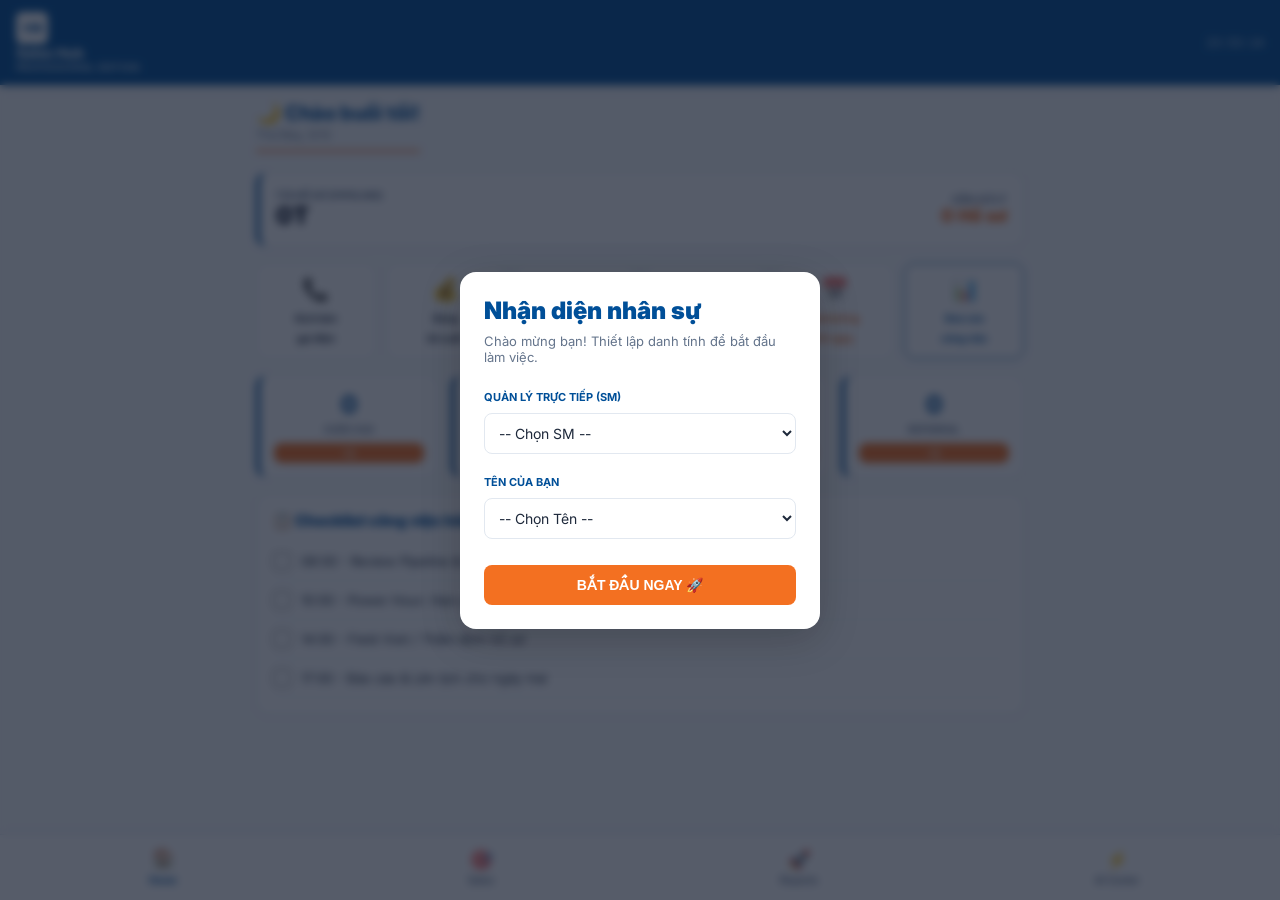
==== commit 1ff46a00: "Add files via upload" ====
--- a/index.html
+++ b/index.html
@@ -5,8 +5,8 @@
 <meta name="viewport" content="width=device-width, initial-scale=1.0, user-scalable=no, viewport-fit=cover">
 <meta name="apple-mobile-web-app-capable" content="yes">
 <meta name="apple-mobile-web-app-status-bar-style" content="black-translucent">
-<meta name="theme-color" content="#020617">
-<title>VIB Sales Hub – Gen Z Cyber Edition</title>
+<meta name="theme-color" content="#004f98">
+<title>VIB Sales Hub – Professional Edition</title>
 <link rel="manifest" href="manifest.json">
 <link href="https://fonts.googleapis.com/css2?family=Inter:wght@400;500;600;700;800;900&display=swap" rel="stylesheet">
 <link rel="stylesheet" href="style.css">
@@ -15,11 +15,11 @@
 
 <!-- IDENTITY SETUP MODAL (Zero-Login) -->
 <div id="identity-modal" class="modal-overlay" style="display:flex;">
-  <div class="modal-content glass">
-    <h2 style="font-size:24px; font-weight:900; margin-bottom:8px; background:var(--grad-primary); -webkit-background-clip:text; -webkit-text-fill-color:transparent;">Nhận diện RM/Hub</h2>
-    <p style="font-size:13px; color:var(--text-dim); margin-bottom:20px;">Chào mừng bạn! Hãy thiết lập danh tính một lần duy nhất để bắt đầu đua Top.</p>
+  <div class="modal-content">
+    <h2 style="font-size:24px; font-weight:900; margin-bottom:8px; color:var(--vib-blue);">Nhận diện nhân sự</h2>
+    <p style="font-size:13px; color:var(--text-dim); margin-bottom:20px;">Chào mừng bạn! Thiết lập danh tính để bắt đầu làm việc.</p>
     
-    <label style="font-size:11px; font-weight:700; color:var(--neon-blue); text-transform:uppercase;">Quản lý trực tiếp (SM)</label>
+    <label style="font-size:11px; font-weight:700; color:var(--vib-blue); text-transform:uppercase;">Quản lý trực tiếp (SM)</label>
     <select id="setup-sm" class="ai-input" style="margin:8px 0 16px;" onchange="updateSetupRMList(this.value)">
       <option value="">-- Chọn SM --</option>
       <option value="Hoa Lý">SM Hoa Lý</option>
@@ -28,14 +28,14 @@
     </select>
 
     <div id="rm-select-area">
-      <label style="font-size:11px; font-weight:700; color:var(--neon-blue); text-transform:uppercase;">Tên của bạn</label>
+      <label style="font-size:11px; font-weight:700; color:var(--vib-blue); text-transform:uppercase;">Tên của bạn</label>
       <select id="setup-rm" class="ai-input" style="margin:8px 0 16px;">
         <option value="">-- Chọn Tên --</option>
       </select>
     </div>
     
     <div id="ctv-area" style="display:none;">
-      <label style="font-size:11px; font-weight:700; color:var(--neon-purple); text-transform:uppercase;">Họ tên Member / CTV Mới</label>
+      <label style="font-size:11px; font-weight:700; color:var(--vib-blue); text-transform:uppercase;">Họ tên Member / CTV Mới</label>
       <input type="text" id="setup-ctv-name" class="ai-input" style="margin:8px 0 16px;" placeholder="Nhập họ tên đầy đủ...">
     </div>
 
@@ -50,7 +50,7 @@
       <div class="logo">VIB</div>
       <div>
         <div class="header-title">Sales Hub</div>
-        <div class="header-sub" id="user-display">Cyber Edition</div>
+        <div class="header-sub" id="user-display">Professional Edition</div>
       </div>
     </div>
     <div class="header-time" id="clock">00:00:00</div>
@@ -72,7 +72,7 @@
       </div>
       
       <!-- PERSONAL STATS -->
-      <div class="card glass" style="padding:16px; border-color:rgba(14, 165, 233, 0.2);">
+      <div class="card" style="padding:16px; border-left: 4px solid var(--vib-blue);">
         <div style="display:flex; justify-content:space-between; align-items:center;">
           <div>
             <div style="font-size:10px; font-weight:800; color:var(--text-dim); text-transform:uppercase;">Túi Hồ Sơ (Pipeline)</div>
@@ -80,7 +80,7 @@
           </div>
           <div style="text-align:right;">
             <div style="font-size:10px; font-weight:800; color:var(--text-dim); text-transform:uppercase;">Cần xử lý</div>
-            <div style="font-size:18px; font-weight:900; color:var(--neon-purple);"><span id="personal-tasks">0</span> Hồ sơ</div>
+            <div style="font-size:18px; font-weight:900; color:var(--vib-orange);"><span id="personal-tasks">0</span> Hồ sơ</div>
           </div>
         </div>
       </div>
@@ -99,16 +99,16 @@
           <span class="quick-icon">🏠</span><span class="quick-text">Giữ chân<br>tất toán</span>
         </div>
         <div class="quick-card" onclick="showPage('roadmap')">
-          <span class="quick-icon">📅</span><span class="quick-text" style="color:var(--neon-orange)">Marketing<br>90 ngày</span>
-        </div>
-        <div class="quick-card" onclick="showPage('report')" style="background:rgba(34, 197, 94, 0.1); border-color:var(--neon-green);">
-          <span class="quick-icon">🚀</span><span class="quick-text" style="color:var(--neon-green)">Báo cáo<br>cuối ngày</span>
+          <span class="quick-icon">📅</span><span class="quick-text" style="color:var(--vib-orange)">Marketing<br>90 ngày</span>
+        </div>
+        <div class="quick-card" onclick="showPage('report')" style="border-color:var(--vib-blue);">
+          <span class="quick-icon">📊</span><span class="quick-text" style="color:var(--vib-blue)">Báo cáo<br>công việc</span>
         </div>
       </div>
 
       <div class="stats-row">
         <div class="stat-bubble">
-          <div class="stat-num glow-text" id="stat-calls">0</div>
+          <div class="stat-num" id="stat-calls">0</div>
           <div class="stat-label">Cuộc gọi</div>
           <button class="ai-btn" style="padding:4px 12px; font-size:11px; margin-top:8px; width:100%" onclick="incrementStat('calls')">+1</button>
         </div>
@@ -129,8 +129,8 @@
         </div>
       </div>
       
-      <div class="card glass">
-        <div style="font-weight:900; font-size:15px; margin-bottom:12px; color:var(--text-bright);">📋 Checklist công việc hôm nay</div>
+      <div class="card">
+        <div style="font-weight:900; font-size:15px; margin-bottom:12px; color:var(--vib-blue);">📋 Checklist công việc hôm nay</div>
         <div id="checklist-daily">
           <!-- Dynamic checklist injected by JS -->
         </div>
@@ -184,7 +184,7 @@
         <div class="acc-body" id="objection-list">
           <!-- Objections injected via JS/HTML -->
           <div class="card glass" style="padding:12px; margin-bottom:8px;" onclick="this.classList.toggle('open')">
-            <div style="color:var(--neon-red); font-weight:800; font-size:13px;">❌ "Lãi suất cao quá"</div>
+            <div style="color:var(--danger); font-weight:800; font-size:13px;">❌ "Lãi suất cao quá"</div>
             <div style="display:none; font-size:12px; color:var(--text); margin-top:8px; border-top:1px solid var(--border); padding-top:8px;" class="obj-a">
                ✅ "Em hiểu ạ. Hiện tại bên em biên độ cố định 3.0%, các bank khác headline thấp nhưng biên độ thả nổi cao hơn. Anh chị tính tổng chi phí 5 năm sẽ thấy VIB rẻ hơn đấy ạ."
             </div>
@@ -212,7 +212,7 @@
             <div style="color:var(--text-dim);font-size:11px">↓ 80%</div>
             <div class="pipe-step"><div class="pipe-num">6</div><div class="pipe-text"><span>Phê duyệt</span><b>4 duyệt</b></div></div>
             <div style="color:var(--text-dim);font-size:11px">↓</div>
-            <div class="pipe-step" style="border-color:var(--neon-green)"><div class="pipe-num" style="background:var(--neon-green)">7</div><div class="pipe-text" style="color:var(--neon-green)"><span>Giải ngân</span><b>4 khoản</b></div></div>
+            <div class="pipe-step" style="border-color:var(--success)"><div class="pipe-num" style="background:var(--success)">7</div><div class="pipe-text" style="color:var(--success)"><span>Giải ngân</span><b>4 khoản</b></div></div>
           </div>
         </div>
       </div>
@@ -225,7 +225,7 @@
         <p class="page-desc">Số liệu cập nhật & Máy tính dòng tiền thông minh.</p>
       </div>
       
-      <div class="tab-pills glass" style="margin-bottom:16px; padding:6px; border-radius:24px;">
+      <div class="tab-pills" style="margin-bottom:16px;">
         <button class="pill active" onclick="showRateTab(this,'tab-rates-list')">🏦 Báo Giá Các Bank</button>
         <button class="pill" onclick="showRateTab(this,'tab-rates-calc')">🧮 Máy Tính Khoản Vay</button>
       </div>
@@ -233,7 +233,7 @@
       <div class="rate-tab active" id="tab-rates-list">
         <div class="card glass" style="padding:12px; margin-bottom:12px;">
            <div style="display:flex; justify-content:space-between; align-items:center;">
-             <span id="rate-sync-status" style="font-size:11px; font-weight:bold; color:var(--neon-green);">Đã đồng bộ từ Sheets ✅</span>
+             <span id="rate-sync-status" style="font-size:11px; font-weight:bold; color:var(--success);">Đã đồng bộ từ hệ thống ✅</span>
              <button class="ai-btn" style="padding:6px; font-size:12px;" onclick="fetchRates()">🔄 Update</button>
            </div>
         </div>
@@ -303,7 +303,7 @@
           <button class="ai-btn" style="width:100%;" onclick="calculateLoan()">🧮 TÍNH DÒNG TIỀN CHI TIẾT</button>
         </div>
 
-        <div id="calc-results" class="card glass" style="display:none; border-color:var(--neon-blue);">
+        <div id="calc-results" class="card" style="display:none; border-color:var(--vib-blue);">
           <h3 style="font-size:16px; font-weight:900; color:var(--neon-blue); text-align:center; margin-bottom:16px;">Kết Quả Phân Tích</h3>
           <div style="display:grid; gap:12px;">
             <div style="display:flex; justify-content:space-between; padding-bottom:10px; border-bottom:1px solid var(--border);">
@@ -312,11 +312,11 @@
             </div>
             <div style="display:flex; justify-content:space-between; padding-bottom:10px; border-bottom:1px solid var(--border);">
               <span style="font-size:13px; color:var(--text-dim);">Lãi tháng 1:</span>
-              <b id="res-interest-m1" style="color:var(--neon-red);">0 ₫</b>
+              <b id="res-interest-m1" style="color:var(--danger);">0 ₫</b>
             </div>
             <div style="display:flex; justify-content:space-between; background:rgba(34, 197, 94, 0.1); padding:10px; border-radius:10px;">
               <span style="font-size:13px; font-weight:800;">Tổng trả tháng 1:</span>
-              <b id="res-total-m1" style="color:var(--neon-green); font-size:15px;">0 ₫</b>
+              <b id="res-total-m1" style="color:var(--success); font-size:15px;">0 ₫</b>
             </div>
             <div style="display:flex; justify-content:space-between;">
               <span id="res-float-label" style="font-size:11px; color:var(--text-dim);">Tháng thả nổi (37):</span>
@@ -341,7 +341,7 @@
         <button class="pill" style="padding:4px 10px; background:var(--surface);" onclick="checkMasterAuth()">ADMIN 🔐</button>
       </div>
 
-      <div class="card glass">
+      <div class="card">
         <div style="display:grid; grid-template-columns:1fr 1fr; gap:12px; margin-bottom:12px;">
           <div>
             <label style="font-size:10px; font-weight:800; color:var(--text-dim);">QUẢN LÝ (SM)</label>
@@ -377,7 +377,7 @@
           </div>
         </div>
 
-        <div id="lending-fields" style="display:none; padding:16px; border:1px solid rgba(14, 165, 233, 0.4); background:rgba(14, 165, 233, 0.05); border-radius:16px; margin-bottom:12px;">
+        <div id="lending-fields" style="display:none; padding:16px; border:1px solid rgba(0, 79, 152, 0.4); background:rgba(0, 79, 152, 0.05); border-radius:12px; margin-bottom:12px;">
            <div style="display:grid; grid-template-columns:1fr 1fr; gap:12px;">
               <div>
                 <label style="font-size:10px; font-weight:800; color:var(--neon-blue);">TIỀN VAY (TỶ)</label>
@@ -408,8 +408,8 @@
         <button class="ai-btn" id="btn-submit-diary" style="width:100%; margin-top:16px;" onclick="submitDiary()">BẮT ĐẦU ĐỒNG BỘ 🚀</button>
       </div>
 
-      <div id="ai-feedback-box" class="card glass" style="display:none; border-color:var(--neon-green); background:rgba(34, 197, 94, 0.05);">
-         <div style="font-size:11px; font-weight:800; color:var(--neon-green); margin-bottom:6px;">✨ AI COACHING:</div>
+      <div id="ai-feedback-box" class="card" style="display:none; border-color:var(--success); background:rgba(16, 185, 129, 0.05);">
+         <div style="font-size:11px; font-weight:800; color:var(--success); margin-bottom:6px;">✨ AI COACHING:</div>
          <p id="ai-feedback-text" style="font-size:13px; line-height:1.5;"></p>
          <button class="pill" style="margin-top:10px; width:100%;" onclick="useAiFeedback()">💬 Dùng kịch bản này</button>
       </div>
@@ -441,7 +441,7 @@
     <!-- 📅 ROADMAP 90 DAYS -->
     <div class="page" id="page-roadmap">
       <div class="page-header">
-        <h2 class="page-title" style="color:var(--neon-orange);">📅 Roadmap Marketing 90 Ngày</h2>
+        <h2 class="page-title" style="color:var(--vib-blue);">📅 Lộ trình Marketing chuẩn</h2>
         <p class="page-desc">Hành trình xây dựng thương hiệu RM triệu đô.</p>
       </div>
 
--- a/style.css
+++ b/style.css
@@ -1,147 +1,130 @@
 :root {
-  /* CYBER VIB PALETTE - GEN Z READY */
-  --bg: #020617;
-  --bg-dark: #000000;
-  --surface: rgba(30, 41, 59, 0.4);
-  --surface-bright: rgba(51, 65, 85, 0.6);
-  --border: rgba(255, 255, 255, 0.08);
-  --border-bright: rgba(255, 255, 255, 0.15);
-  
-  --neon-blue: #0ea5e9;
-  --neon-purple: #a855f7;
-  --neon-green: #22c55e;
-  --neon-orange: #f59e0b;
-  --neon-red: #ef4444;
+  /* VIB PROFESSIONAL CORPORATE PALETTE */
+  --bg: #f8fafc;
+  --bg-dark: #0f172a;
+  --surface: #ffffff;
+  --border: #e2e8f0;
+  --border-bright: #cbd5e1;
   
   --vib-blue: #004f98;
   --vib-orange: #f37021;
-  --gold: #fde047;
+  --success: #10b981;
+  --warning: #f59e0b;
+  --danger: #ef4444;
   
-  --text: #f8fafc;
-  --text-dim: #94a3b8;
-  --text-bright: #ffffff;
+  --text: #1e293b;
+  --text-dim: #64748b;
+  --text-bright: #0f172a;
   
-  --grad-primary: linear-gradient(135deg, #0ea5e9, #a855f7);
+  --grad-primary: linear-gradient(135deg, #004f98, #0060b8);
 }
 
 * { margin: 0; padding: 0; box-sizing: border-box; -webkit-tap-highlight-color: transparent; }
 
 body {
   background: var(--bg);
-  background-image: 
-    radial-gradient(at 0% 0%, rgba(14, 165, 233, 0.1) 0px, transparent 50%),
-    radial-gradient(at 100% 100%, rgba(168, 85, 247, 0.1) 0px, transparent 50%);
   font-family: 'Inter', sans-serif;
   color: var(--text);
   min-height: 100vh;
-  padding-bottom: 100px;
+  padding-bottom: 90px;
   -webkit-font-smoothing: antialiased;
 }
 
 /* UTILITIES */
-.glass { background: var(--surface); backdrop-filter: blur(16px) saturate(180%); border: 1px solid var(--border); border-radius: 24px; }
-.card { background: var(--surface); border: 1px solid var(--border); border-radius: 20px; padding: 20px; margin-bottom: 16px; transition: 0.3s; }
-.card:hover { border-color: var(--border-bright); background: var(--surface-bright); }
+.card { background: var(--surface); border: 1px solid var(--border); border-radius: 12px; padding: 16px; margin-bottom: 16px; box-shadow: 0 1px 3px rgba(0,0,0,0.05); transition: 0.2s; }
+.card:hover { border-color: var(--vib-blue); box-shadow: 0 4px 12px rgba(0,79,152,0.08); }
 
 /* HEADER */
-.header { background: rgba(2, 6, 23, 0.8); backdrop-filter: blur(20px); border-bottom: 1px solid var(--border); padding: 12px 16px; display: flex; align-items: center; justify-content: space-between; position: sticky; top: 0; z-index: 100; }
-.logo { width: 36px; height: 36px; background: var(--grad-primary); border-radius: 10px; display: flex; align-items: center; justify-content: center; font-weight: 900; font-size: 13px; color: #fff; box-shadow: 0 0 15px rgba(14, 165, 233, 0.3); }
-.header-title { font-size: 15px; font-weight: 800; color: var(--text-bright); }
-.header-sub { font-size: 11px; color: var(--text-dim); text-transform: uppercase; font-weight: 600; }
+.header { background: var(--vib-blue); padding: 12px 16px; display: flex; align-items: center; justify-content: space-between; position: sticky; top: 0; z-index: 100; color: #fff; box-shadow: 0 2px 10px rgba(0,0,0,0.1); }
+.logo { width: 32px; height: 32px; background: #fff; border-radius: 6px; display: flex; align-items: center; justify-content: center; font-weight: 900; font-size: 11px; color: var(--vib-blue); }
+.header-title { font-size: 14px; font-weight: 700; color: #fff; }
+.header-sub { font-size: 10px; color: rgba(255,255,255,0.8); text-transform: uppercase; font-weight: 600; }
+.header-time { font-family: monospace; font-size: 12px; opacity: 0.8; }
 
-/* FLOATING NAV */
-.bottom-nav { position: fixed; bottom: 16px; left: 16px; right: 16px; background: rgba(15, 23, 42, 0.85); backdrop-filter: blur(24px); border: 1px solid var(--border-bright); display: flex; justify-content: space-around; padding: 8px; border-radius: 24px; z-index: 1000; box-shadow: 0 10px 30px rgba(0,0,0,0.5); }
-.nav-btn { background: none; border: none; color: var(--text-dim); display: flex; flex-direction: column; align-items: center; gap: 2px; padding: 8px; cursor: pointer; transition: 0.3s; flex: 1; }
-.nav-icon { font-size: 20px; }
-.nav-label { font-size: 10px; font-weight: 700; text-transform: uppercase; letter-spacing: 0.5px; }
-.nav-btn.active { color: var(--neon-blue); }
-.nav-btn.active .nav-icon { transform: translateY(-3px); text-shadow: 0 0 10px var(--neon-blue); }
+/* BOTTOM NAV */
+.bottom-nav { position: fixed; bottom: 0; left: 0; right: 0; background: #fff; border-top: 1px solid var(--border); display: flex; justify-content: space-around; padding: 8px 4px; z-index: 1000; box-shadow: 0 -2px 10px rgba(0,0,0,0.03); }
+.nav-btn { background: none; border: none; color: var(--text-dim); display: flex; flex-direction: column; align-items: center; gap: 4px; padding: 6px; cursor: pointer; transition: 0.2s; flex: 1; }
+.nav-icon { font-size: 18px; }
+.nav-label { font-size: 10px; font-weight: 600; }
+.nav-btn.active { color: var(--vib-blue); }
+.nav-btn.active .nav-icon { transform: translateY(-2px); }
 
-/* PAGE ANIMATIONS */
-.content { padding: 16px; max-width: 1200px; margin: 0 auto; }
-.page { display: none; animation: slideUp 0.4s cubic-bezier(0.4, 0, 0.2, 1); }
-.page.active { display: block; }
-@keyframes slideUp { from { opacity: 0; transform: translateY(15px); } to { opacity: 1; transform: none; } }
+/* PAGES */
+.content { padding: 16px; max-width: 800px; margin: 0 auto; }
+.page { display: none; }
+.page.active { display: block; animation: fadeIn 0.3s ease; }
+@keyframes fadeIn { from { opacity: 0; transform: translateY(5px); } to { opacity: 1; transform: none; } }
 
-/* TITLES / HEADERS */
-.page-header { margin-bottom: 20px; }
-.page-title { font-size: 24px; font-weight: 900; background: var(--grad-primary); -webkit-background-clip: text; -webkit-text-fill-color: transparent; }
-.page-desc { font-size: 13px; color: var(--text-dim); margin-top: 4px; line-height: 1.5; }
+.page-header { margin-bottom: 20px; border-bottom: 2px solid var(--vib-orange); padding-bottom: 8px; display: inline-block; width: auto; }
+.page-title { font-size: 20px; font-weight: 800; color: var(--vib-blue); }
+.page-desc { font-size: 12px; color: var(--text-dim); margin-top: 2px; }
 
-/* HALL OF FAME */
-.fame-card { background: linear-gradient(135deg, rgba(14, 165, 233, 0.1), rgba(168, 85, 247, 0.1)); border: 1px solid rgba(168, 85, 247, 0.3); position: relative; overflow: hidden; padding: 20px; border-radius: 24px; margin-bottom: 20px; }
-.fame-card::after { content:''; position:absolute; top:-50%; left:-50%; width:200%; height:200%; background:conic-gradient(from 0deg, transparent, rgba(168, 85, 247, 0.05), transparent 40%); animation: rotate 10s linear infinite; pointer-events:none; }
-@keyframes rotate { from { transform: rotate(0); } to { transform: rotate(360deg); } }
-.fame-row { display: flex; align-items: center; gap: 12px; position: relative; z-index: 1; }
-.fame-king { font-size: 36px; filter: drop-shadow(0 0 8px var(--gold)); }
-.fame-name { font-size: 18px; font-weight: 900; color: var(--gold); }
-
-/* STATS BUBBLES */
-.stats-row { display: grid; grid-template-columns: repeat(2, 1fr); gap: 12px; margin-bottom: 20px; }
-.stat-bubble { background: var(--surface); border: 1px solid var(--border); border-radius: 20px; padding: 16px; text-align: center; }
-.stat-num { font-size: 28px; font-weight: 900; color: var(--neon-blue); }
-.stat-label { font-size: 10px; font-weight: 800; color: var(--text-dim); text-transform: uppercase; margin-top: 2px; }
+/* STATS ROW */
+.stats-row { display: grid; grid-template-columns: repeat(2, 1fr); gap: 12px; margin-bottom: 16px; }
+.stat-bubble { background: #fff; border: 1px solid var(--border); border-radius: 12px; padding: 14px; text-align: center; border-left: 4px solid var(--vib-blue); }
+.stat-num { font-size: 24px; font-weight: 800; color: var(--vib-blue); }
+.stat-label { font-size: 10px; font-weight: 700; color: var(--text-dim); text-transform: uppercase; margin-top: 4px; }
 
 /* QUICK GRID */
-.quick-grid { display: grid; grid-template-columns: repeat(3, 1fr); gap: 10px; margin-bottom: 20px; }
-.quick-card { background: var(--surface); border: 1px solid var(--border); border-radius: 16px; padding: 16px 8px; text-align: center; cursor: pointer; transition: 0.3s; }
-.quick-card:hover { transform: translateY(-4px); border-color: var(--neon-blue); background: rgba(14, 165, 233, 0.05); }
-.quick-icon { font-size: 28px; margin-bottom: 6px; display: block; }
-.quick-text { font-size: 11px; font-weight: 700; color: var(--text); line-height: 1.2; }
+.quick-grid { display: grid; grid-template-columns: repeat(3, 1fr); gap: 10px; margin-bottom: 16px; }
+.quick-card { background: #fff; border: 1px solid var(--border); border-radius: 10px; padding: 12px 6px; text-align: center; cursor: pointer; transition: 0.2s; }
+.quick-card:hover { border-color: var(--vib-orange); background: rgba(243, 112, 33, 0.05); }
+.quick-icon { font-size: 22px; margin-bottom: 4px; display: block; }
+.quick-text { font-size: 10px; font-weight: 700; color: var(--text); }
 
 /* FORMS */
-.ai-input { width: 100%; background: rgba(15, 23, 42, 0.6); border: 1px solid var(--border); border-radius: 12px; padding: 12px; color: var(--text); font-size: 14px; font-family: inherit; transition: 0.3s; }
-.ai-input:focus { outline: none; border-color: var(--neon-blue); box-shadow: 0 0 0 3px rgba(14, 165, 233, 0.1); }
-.ai-btn { background: var(--grad-primary); color: #fff; border: none; border-radius: 12px; padding: 12px; font-weight: 800; font-size: 14px; cursor: pointer; transition: 0.3s; display: flex; align-items: center; justify-content: center; gap: 8px; }
-.ai-btn:active { transform: scale(0.96); }
+.ai-input { width: 100%; background: #fff; border: 1px solid var(--border); border-radius: 8px; padding: 10px; color: var(--text); font-size: 14px; font-family: inherit; transition: 0.2s; }
+.ai-input:focus { outline: none; border-color: var(--vib-blue); box-shadow: 0 0 0 3px rgba(0, 79, 152, 0.1); }
+.ai-btn { background: var(--vib-orange); color: #fff; border: none; border-radius: 8px; padding: 12px; font-weight: 700; font-size: 14px; cursor: pointer; transition: 0.2s; display: flex; align-items: center; justify-content: center; gap: 8px; width: 100%; }
+.ai-btn:hover { background: #e0601a; box-shadow: 0 4px 10px rgba(243, 112, 33, 0.2); }
+.ai-btn:active { transform: scale(0.98); }
 
-/* ACCORDION (RESTORED) */
-.accordion { background: var(--surface); border: 1px solid var(--border); border-radius: 16px; margin-bottom: 10px; overflow: hidden; }
-.acc-header { display: flex; justify-content: space-between; align-items: center; padding: 14px 16px; cursor: pointer; transition: background 0.2s; }
-.acc-header:active { background: rgba(255,255,255,0.05); }
-.acc-left { display: flex; align-items: center; gap: 8px; font-size: 14px; font-weight: 700; }
-.acc-body { display: none; padding: 0 16px 16px; }
-.accordion.open .acc-body { display: block; animation: fadeIn 0.3s ease; }
-@keyframes fadeIn { from { opacity: 0; transform: translateY(-10px); } to { opacity: 1; transform: none; } }
+/* ACCORDION */
+.accordion { background: #fff; border: 1px solid var(--border); border-radius: 10px; margin-bottom: 10px; overflow: hidden; }
+.acc-header { display: flex; justify-content: space-between; align-items: center; padding: 12px 16px; cursor: pointer; background: #fdfdfd; }
+.acc-header:hover { background: #f8fafc; }
+.acc-left { display: flex; align-items: center; gap: 8px; font-size: 13px; font-weight: 700; color: var(--vib-blue); }
+.acc-body { display: none; padding: 12px 16px; border-top: 1px solid var(--border); }
+.accordion.open .acc-body { display: block; }
 
 /* SCRIPT BOX */
-.script-box { background: rgba(0,0,0,0.25); border: 1px solid var(--border); border-radius: 10px; padding: 14px; font-size: 13px; line-height: 1.65; color: var(--text-dim); }
-.script-box b { color: var(--text-bright); display: block; margin-top: 8px; }
+.script-box { background: #f8fafc; border: 1px solid var(--border); border-radius: 8px; padding: 12px; font-size: 13px; line-height: 1.6; color: #475569; }
+.script-box b { color: var(--vib-blue); display: block; margin-top: 8px; }
 .script-box b:first-child { margin-top: 0; }
-.var { color: var(--gold); font-weight: 700; }
+.var { color: var(--vib-orange); font-weight: 700; }
 
-/* TABLES (RESTORED) */
-.info-table { width: 100%; border-collapse: collapse; font-size: 12px; margin-top: 8px; }
-.info-table th { background: rgba(255,255,255,0.03); padding: 10px; text-align: left; color: var(--text-dim); font-weight: 700; border-bottom: 1px solid var(--border); }
-.info-table td { padding: 12px 10px; border-bottom: 1px solid var(--border); color: var(--text); }
+/* TABLES */
+.info-table { width: 100%; border-collapse: collapse; font-size: 12px; }
+.info-table th { background: #f1f5f9; padding: 10px; text-align: left; color: var(--text-dim); font-weight: 700; border-bottom: 1px solid var(--border); }
+.info-table td { padding: 10px; border-bottom: 1px solid var(--border); color: var(--text); }
 
-/* TABS */
-.tab-pills { display: flex; gap: 6px; overflow-x: auto; padding-bottom: 2px; }
-.pill { padding: 6px 14px; border-radius: 20px; border: 1px solid var(--border); background: transparent; color: var(--text-dim); font-size: 11px; font-weight: 700; cursor: pointer; white-space: nowrap; transition: 0.2s; }
-.pill.active { background: rgba(14, 165, 233, 0.15); border-color: var(--neon-blue); color: var(--neon-blue); }
+/* PILLS */
+.tab-pills { display: flex; gap: 4px; background: #f1f5f9; padding: 4px; border-radius: 10px; }
+.pill { padding: 6px 14px; border-radius: 8px; border: none; background: transparent; color: var(--text-dim); font-size: 11px; font-weight: 700; cursor: pointer; flex: 1; transition: 0.2s; }
+.pill.active { background: #fff; color: var(--vib-blue); box-shadow: 0 2px 5px rgba(0,0,0,0.05); }
 
-/* MODAL SETUP */
-.modal-overlay { position: fixed; inset: 0; background: rgba(0,0,0,0.85); backdrop-filter: blur(12px); z-index: 2000; display: none; padding: 20px; align-items: center; justify-content: center; }
-.modal-content { background: var(--bg); border: 2px solid var(--border-bright); border-radius: 32px; width: 100%; max-width: 400px; padding: 32px; box-shadow: 0 0 50px rgba(168, 85, 247, 0.2); }
+/* MODAL */
+.modal-overlay { position: fixed; inset: 0; background: rgba(15, 23, 42, 0.7); backdrop-filter: blur(4px); z-index: 2000; display: none; padding: 20px; align-items: center; justify-content: center; }
+.modal-content { background: #fff; border-radius: 16px; width: 100%; max-width: 360px; padding: 24px; box-shadow: 0 10px 40px rgba(0,0,0,0.2); }
 
 /* TOAST */
-.toast { position: fixed; bottom: 85px; left: 50%; transform: translateX(-50%) translateY(20px); background: var(--neon-green); color: #000; padding: 10px 24px; border-radius: 12px; font-size: 13px; font-weight: 800; opacity: 0; transition: 0.3s; z-index: 3000; pointer-events: none; }
+.toast { position: fixed; bottom: 85px; left: 50%; transform: translateX(-50%) translateY(20px); background: var(--vib-blue); color: #fff; padding: 10px 24px; border-radius: 30px; font-size: 13px; font-weight: 700; opacity: 0; transition: 0.3s; z-index: 3000; pointer-events: none; }
 .toast.show { opacity: 1; transform: translateX(-50%) translateY(0); }
 
 /* ROADMAP */
-.rm-month-card { background: var(--surface); border: 1px solid var(--border); border-radius: 16px; margin-bottom: 12px; overflow: hidden; }
-.rm-month-header { background: linear-gradient(135deg, var(--vib-blue), #1e40af); padding: 16px; cursor: pointer; }
-.rm-month-body { display: none; padding: 12px; }
+.rm-month-card { background: #fff; border: 1px solid var(--border); border-radius: 10px; margin-bottom: 12px; overflow: hidden; }
+.rm-month-header { background: var(--vib-blue); padding: 14px; cursor: pointer; color: #fff; }
+.rm-month-body { display: none; padding: 12px; background: #fafafa; }
 .rm-month-card.open .rm-month-body { display: block; }
-.rm-week-btn { width: 100%; text-align: left; background: rgba(0,0,0,0.2); border: 1px solid var(--border); border-left: 4px solid var(--vib-orange); border-radius: 10px; padding: 12px; margin-bottom: 8px; cursor: pointer; }
+.rm-week-btn { width: 100%; text-align: left; background: #fff; border: 1px solid var(--border); border-left: 4px solid var(--vib-orange); border-radius: 8px; padding: 10px; margin-bottom: 8px; cursor: pointer; font-size: 12px; }
 
-/* PIPELINE PIP */
-.pipeline-pip { display: flex; flex-direction: column; gap: 8px; text-align: center; }
-.pipe-step { background: rgba(255,255,255,0.03); border: 1px solid var(--border); border-radius: 10px; padding: 10px; display: flex; align-items: center; gap: 10px; }
-.pipe-num { width: 20px; height: 20px; background: var(--neon-blue); border-radius: 50%; font-size: 11px; font-weight: 800; color: #fff; display: flex; align-items: center; justify-content: center; }
-.pipe-text { font-size: 13px; font-weight: 600; display: flex; justify-content: space-between; width: 100%; }
+/* LEADERBOARD (FAME) */
+.fame-card { background: #fff; border: 1px solid var(--border); border-left: 6px solid #fbbf24; padding: 16px; border-radius: 12px; margin-bottom: 20px; }
+.fame-row { display: flex; align-items: center; gap: 12px; }
+.fame-king { font-size: 32px; }
+.fame-name { font-size: 16px; font-weight: 800; color: #b45309; }
 
-@media (min-width: 768px) {
+@media (min-width: 600px) {
   .quick-grid { grid-template-columns: repeat(6, 1fr); }
   .stats-row { grid-template-columns: repeat(4, 1fr); }
 }
